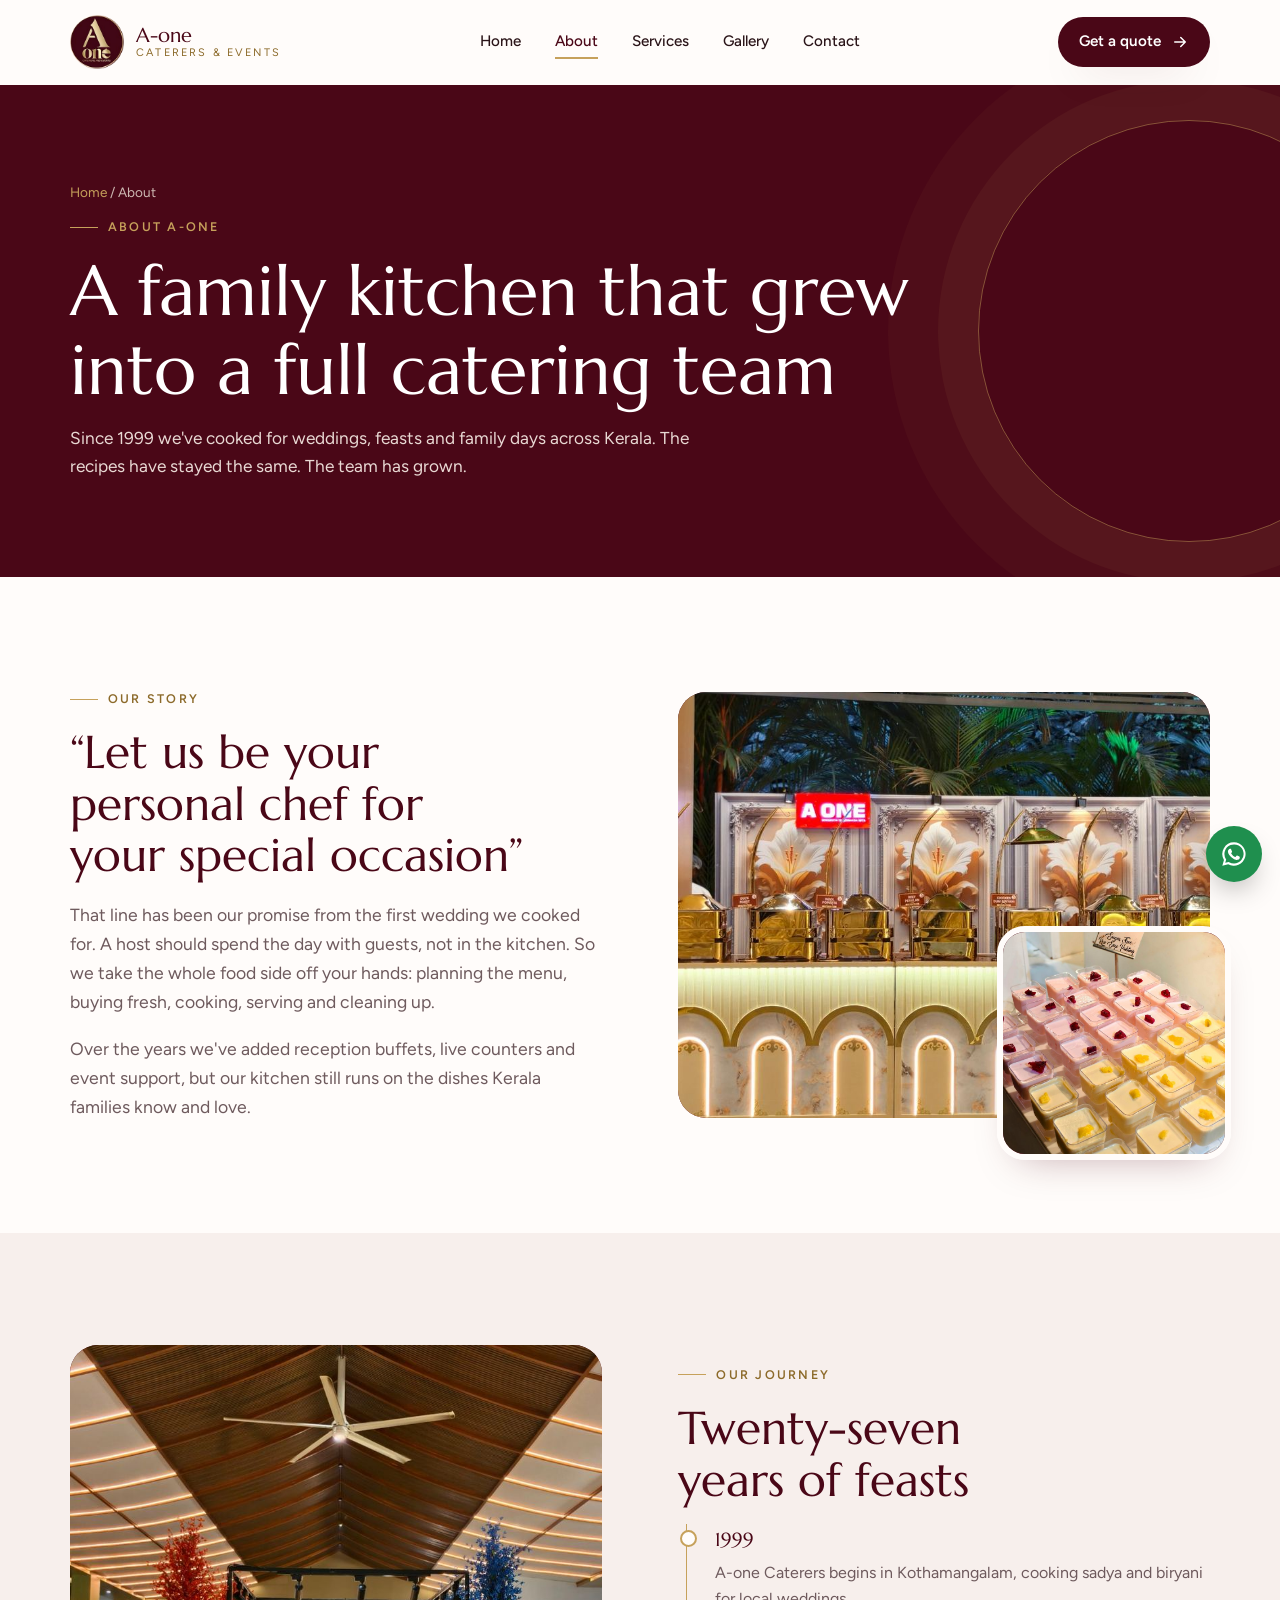
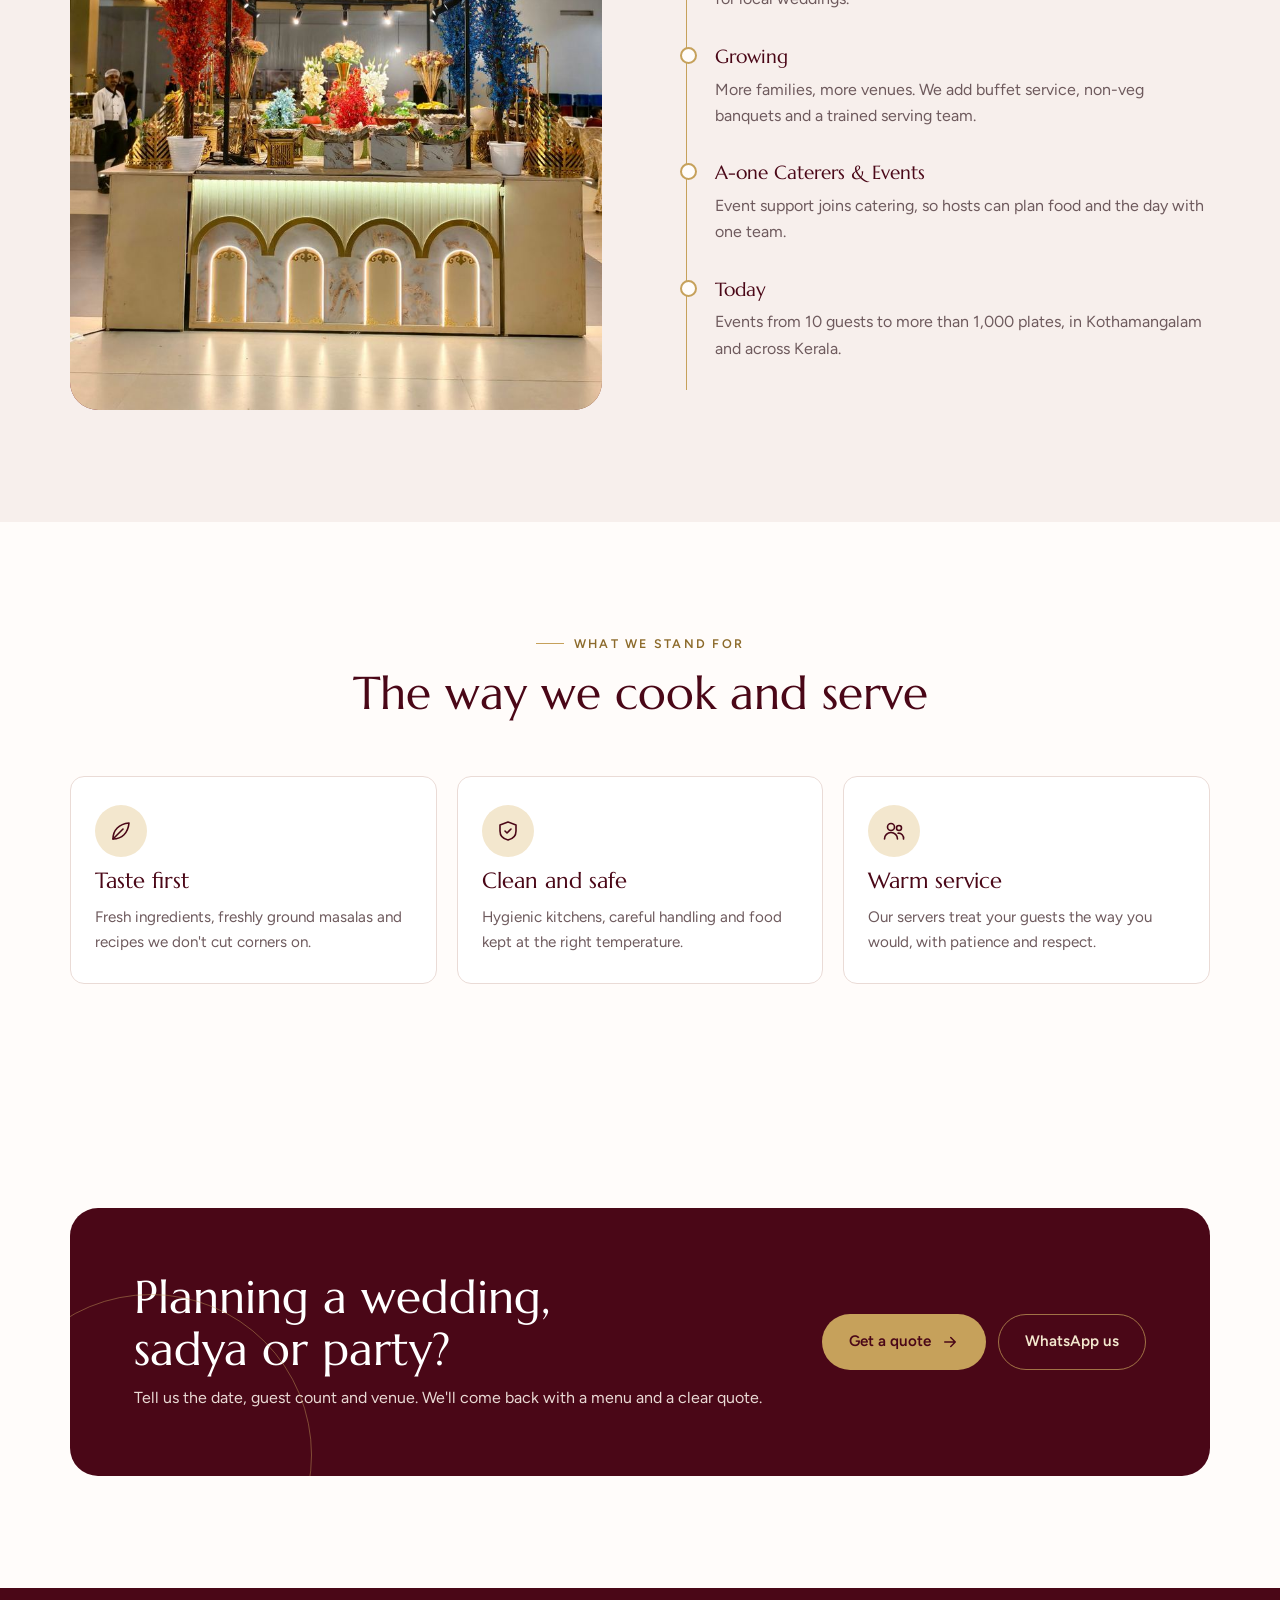
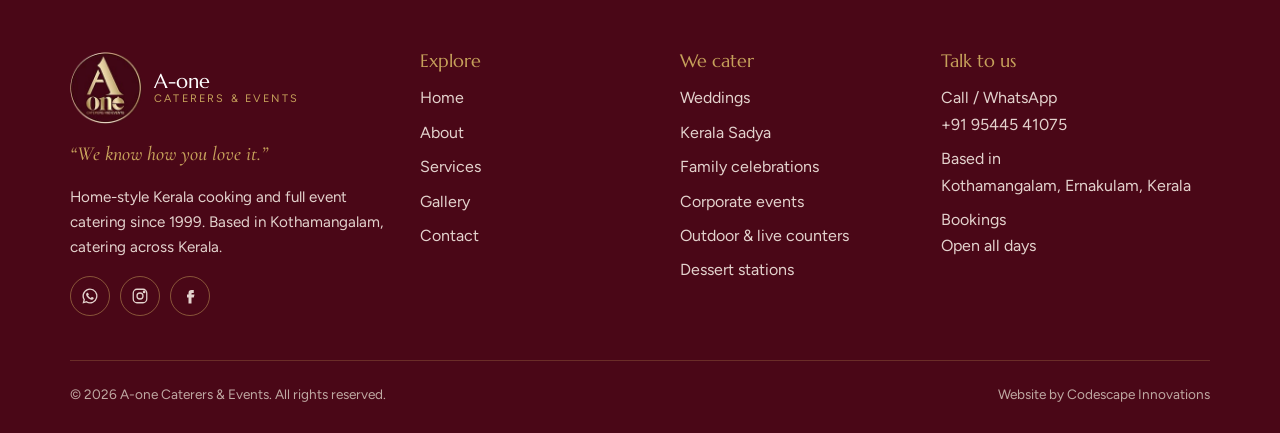
==== about.html @ 54a5ecb9 "A-one Caterers website: 5 pages with real event photos Co-Authored-By: Claude Opus 5.5 <noreply@anth" ====
<!doctype html>
<html lang="en">
<head>
<meta charset="utf-8">
<meta name="viewport" content="width=device-width, initial-scale=1, viewport-fit=cover">
<title>About · A-one Caterers</title>
<meta name="claude:viewport-fit-sides" content="cover">
<meta name="description" content="Our story: a family kitchen cooking for Kerala's big days since 1999.">
<link rel="icon" type="image/png" href="assets/img/favicon.png">
<link rel="preconnect" href="https://fonts.googleapis.com">
<link rel="preconnect" href="https://fonts.gstatic.com" crossorigin>
<link rel="stylesheet" href="https://fonts.googleapis.com/css2?family=Cormorant+Garamond:ital,wght@1,500;1,600&family=Figtree:wght@400;500;600&family=Marcellus&display=swap">
<link rel="stylesheet" href="assets/css/style.css">
</head>
<body>
<header class="site-header">
  <div class="wrap nav">
    <a class="brand" href="index.html" aria-label="A-one Caterers and Events home">
      <img src="assets/img/aone-logo.png" alt="A-one Caterers and Events logo" width="54" height="54">
      <span class="brand-text"><b>A-one</b><small>Caterers &amp; Events</small></span>
    </a>
    <nav aria-label="Main">
      <ul class="menu" id="menu"><li><a href="index.html">Home</a></li><li><a href="about.html" aria-current="page">About</a></li><li><a href="services.html">Services</a></li><li><a href="gallery.html">Gallery</a></li><li><a href="contact.html">Contact</a></li><li class="menu-cta"><a href="contact.html">Get a quote</a></li></ul>
    </nav>
    <a class="btn btn-primary nav-cta" href="contact.html">Get a quote <svg viewBox="0 0 24 24" fill="none" stroke="currentColor" stroke-width="2" stroke-linecap="round" stroke-linejoin="round"><path d="M5 12h14M13 6l6 6-6 6"/></svg></a>
    <button class="burger" aria-label="Open menu" aria-expanded="false" aria-controls="menu"><span></span></button>
  </div>
</header>
<div class="scrim"></div>
<main class="page-in"><section class="page-hero">
  <div class="wrap">
    <div class="crumbs"><a href="index.html">Home</a> / About</div>
    <span class="eyebrow">About A-one</span>
    <h1>A family kitchen that grew into a full catering team</h1>
    <p>Since 1999 we've cooked for weddings, feasts and family days across Kerala. The recipes have stayed the same. The team has grown.</p>
  </div>
</section>
<section class="section"><div class="wrap split">
  <div class="stack" data-reveal>
    <span class="eyebrow">Our story</span>
    <h2>“Let us be your personal chef for your special occasion”</h2>
    <p class="lead">That line has been our promise from the first wedding we cooked for. A host should spend the day with guests, not in the kitchen. So we take the whole food side off your hands: planning the menu, buying fresh, cooking, serving and cleaning up.</p>
    <p class="lead">Over the years we've added reception buffets, live counters and event support, but our kitchen still runs on the dishes Kerala families know and love.</p>
  </div>
  <div class="collage" data-reveal="120"><div class="media " data-label="A-one buffet line at an evening reception"><img src="assets/img/events/buffet-line-night.jpg" alt="A-one buffet line at an evening reception" loading="lazy" decoding="async" style="object-position:50% 62%"></div><div class="media small" data-label="Sugar-free rose sago pudding"><img src="assets/img/events/dessert-rose-sago.jpg" alt="Sugar-free rose sago pudding" loading="lazy" decoding="async" style="object-position:50% 70%"></div></div>
</div></section>

<section class="section band"><div class="wrap split rev">
  <div class="stack" data-reveal>
    <span class="eyebrow">Our journey</span>
    <h2>Twenty-seven years of feasts</h2>
    <div class="timeline">
      <div><b>1999</b><p>A-one Caterers begins in Kothamangalam, cooking sadya and biryani for local weddings.</p></div>
      <div><b>Growing</b><p>More families, more venues. We add buffet service, non-veg banquets and a trained serving team.</p></div>
      <div><b>A-one Caterers &amp; Events</b><p>Event support joins catering, so hosts can plan food and the day with one team.</p></div>
      <div><b>Today</b><p>Events from 10 guests to more than 1,000 plates, in Kothamangalam and across Kerala.</p></div>
    </div>
  </div>
  <div data-reveal="120"><div class="media " style="aspect-ratio:4/5;border-radius:28px" data-label="Centre counter with our chef"><img src="assets/img/events/centre-counter-chef.jpg" alt="Centre counter with our chef" loading="lazy" decoding="async" style="object-position:50% 60%"></div></div>
</div></section>

<section class="section"><div class="wrap">
  <div class="head center"><span class="eyebrow">What we stand for</span><h2>The way we cook and serve</h2></div>
  <div class="grid g3">
    <div class="feature" data-reveal><div class="icon"><svg viewBox="0 0 24 24" fill="none" stroke="currentColor" stroke-width="1.6" stroke-linecap="round" stroke-linejoin="round"><path d="M4 20c0-9 6-15 16-16-1 10-7 16-16 16Z"/><path d="M4 20 14 10"/></svg></div><h3>Taste first</h3><p>Fresh ingredients, freshly ground masalas and recipes we don't cut corners on.</p></div>
    <div class="feature" data-reveal="100"><div class="icon"><svg viewBox="0 0 24 24" fill="none" stroke="currentColor" stroke-width="1.6" stroke-linecap="round" stroke-linejoin="round"><path d="M12 3 4 6v6c0 5 3.5 8 8 9 4.5-1 8-4 8-9V6Z"/><path d="m9 12 2 2 4-4"/></svg></div><h3>Clean and safe</h3><p>Hygienic kitchens, careful handling and food kept at the right temperature.</p></div>
    <div class="feature" data-reveal="200"><div class="icon"><svg viewBox="0 0 24 24" fill="none" stroke="currentColor" stroke-width="1.6" stroke-linecap="round" stroke-linejoin="round"><circle cx="9" cy="8" r="3.5"/><path d="M2.5 20a6.5 6.5 0 0 1 13 0"/><circle cx="17" cy="9" r="2.5"/><path d="M16 14.2a5 5 0 0 1 5.5 5.8"/></svg></div><h3>Warm service</h3><p>Our servers treat your guests the way you would, with patience and respect.</p></div>
  </div>
</div></section>
<section class="section"><div class="wrap">
  <div class="cta" data-reveal>
    <div><h2>Planning a wedding, sadya or party?</h2><p>Tell us the date, guest count and venue. We'll come back with a menu and a clear quote.</p></div>
    <div class="actions"><a class="btn btn-gold" href="contact.html">Get a quote <svg viewBox="0 0 24 24" fill="none" stroke="currentColor" stroke-width="2" stroke-linecap="round" stroke-linejoin="round"><path d="M5 12h14M13 6l6 6-6 6"/></svg></a><a class="btn btn-ghost" href="https://wa.me/919544541075" target="_blank" rel="noopener">WhatsApp us</a></div>
  </div>
</div></section>
</main>
<footer class="site-footer">
  <div class="wrap">
    <div class="foot">
      <div>
        <a class="brand" href="index.html"><img src="assets/img/aone-logo.png" alt="" width="72" height="72"><span class="brand-text"><b>A-one</b><small>Caterers &amp; Events</small></span></a>
        <p class="script">“We know how you love it.”</p>
        <p>Home-style Kerala cooking and full event catering since 1999. Based in Kothamangalam, catering across Kerala.</p>
        <div class="social">
          <a href="https://wa.me/919544541075" target="_blank" rel="noopener" aria-label="WhatsApp"><svg viewBox="0 0 24 24" fill="currentColor"><path d="M12 2a10 10 0 0 0-8.6 15.1L2 22l5-1.3A10 10 0 1 0 12 2Zm0 18.2a8.2 8.2 0 0 1-4.2-1.2l-.3-.2-3 .8.8-2.9-.2-.3A8.2 8.2 0 1 1 12 20.2Zm4.5-6.1c-.2-.1-1.5-.7-1.7-.8s-.4-.1-.6.1-.7.8-.8 1-.3.2-.5.1a6.7 6.7 0 0 1-3.3-2.9c-.3-.4.2-.4.7-1.4a.5.5 0 0 0 0-.4l-.8-1.8c-.2-.5-.4-.4-.6-.4h-.5a.9.9 0 0 0-.7.3 2.8 2.8 0 0 0-.9 2.1 4.9 4.9 0 0 0 1 2.6 11.2 11.2 0 0 0 4.3 3.8c1.6.7 2.2.7 3 .6a2.6 2.6 0 0 0 1.7-1.2 2.1 2.1 0 0 0 .1-1.2c0-.2-.2-.3-.4-.4Z"/></svg></a>
          <a href="#" aria-label="Instagram"><svg viewBox="0 0 24 24" fill="none" stroke="currentColor" stroke-width="1.7"><rect x="3" y="3" width="18" height="18" rx="5"/><circle cx="12" cy="12" r="4"/><circle cx="17.5" cy="6.5" r="1" fill="currentColor"/></svg></a>
          <a href="#" aria-label="Facebook"><svg viewBox="0 0 24 24" fill="currentColor"><path d="M14 8h3V4h-3a4 4 0 0 0-4 4v2H8v4h2v8h4v-8h3l1-4h-4V8.5a.5.5 0 0 1 .5-.5Z"/></svg></a>
        </div>
      </div>
      <div><h4>Explore</h4><ul><li><a href="index.html">Home</a></li><li><a href="about.html">About</a></li><li><a href="services.html">Services</a></li><li><a href="gallery.html">Gallery</a></li><li><a href="contact.html">Contact</a></li></ul></div>
      <div><h4>We cater</h4><ul><li><a href="services.html#weddings">Weddings</a></li><li><a href="services.html#sadya">Kerala Sadya</a></li><li><a href="services.html#celebrations">Family celebrations</a></li><li><a href="services.html#corporate">Corporate events</a></li><li><a href="services.html#outdoor">Outdoor &amp; live counters</a></li><li><a href="services.html#desserts">Dessert stations</a></li></ul></div>
      <div><h4>Talk to us</h4><ul>
        <li><span>Call / WhatsApp</span><br><a href="tel:+919544541075">+91 95445 41075</a></li>
        <li><span>Based in</span><br>Kothamangalam, Ernakulam, Kerala</li>
        <li><span>Bookings</span><br>Open all days</li>
      </ul></div>
    </div>
    <div class="copy"><span>© <span data-year>2026</span> A-one Caterers &amp; Events. All rights reserved.</span><span>Website by Codescape Innovations</span></div>
  </div>
</footer>
<a class="wa" href="https://wa.me/919544541075" target="_blank" rel="noopener" aria-label="Chat on WhatsApp"><svg viewBox="0 0 24 24" fill="currentColor"><path d="M12 2a10 10 0 0 0-8.6 15.1L2 22l5-1.3A10 10 0 1 0 12 2Zm0 18.2a8.2 8.2 0 0 1-4.2-1.2l-.3-.2-3 .8.8-2.9-.2-.3A8.2 8.2 0 1 1 12 20.2Zm4.5-6.1c-.2-.1-1.5-.7-1.7-.8s-.4-.1-.6.1-.7.8-.8 1-.3.2-.5.1a6.7 6.7 0 0 1-3.3-2.9c-.3-.4.2-.4.7-1.4a.5.5 0 0 0 0-.4l-.8-1.8c-.2-.5-.4-.4-.6-.4h-.5a.9.9 0 0 0-.7.3 2.8 2.8 0 0 0-.9 2.1 4.9 4.9 0 0 0 1 2.6 11.2 11.2 0 0 0 4.3 3.8c1.6.7 2.2.7 3 .6a2.6 2.6 0 0 0 1.7-1.2 2.1 2.1 0 0 0 .1-1.2c0-.2-.2-.3-.4-.4Z"/></svg></a>
<script src="assets/js/main.js"></script>
</body>
</html>
---- assets/css/style.css ----
/* A-one Caterers & Events — light ground, maroon + gold from the logo.
   Layout: split hero with a plated "serving tray" image ringed in gold,
   alternating content bands, maroon footer. */
:root{
  --bg:#FFFCFA;          /* warm white page */
  --blush:#F7EFEC;       /* maroon-biased neutral band */
  --line:#EADBD6;        /* hairlines */
  --ink:#2A1418;         /* near-black, maroon-tinted text */
  --muted:#6E5A5D;       /* secondary text */
  --maroon:#4A0717;      /* logo maroon */
  --maroon-2:#6B1325;    /* hover */
  --gold:#C6A15B;        /* logo gold (decor) */
  --gold-deep:#8C6A2A;   /* gold for text on light */
  --gold-soft:#F3E7CE;
  --white:#FFFFFF;

  --f-display:"Marcellus", "Cinzel", Georgia, serif;
  --f-script:"Cormorant Garamond", Georgia, serif;
  --f-body:"Figtree", "Segoe UI", system-ui, sans-serif;

  --r:14px; --r-lg:28px;
  --shadow:0 18px 40px -22px rgba(74,7,23,.35);
  --ease:cubic-bezier(.2,.7,.2,1);
  --wrap:1180px;
  color-scheme:light;
}
*{box-sizing:border-box}
html{scroll-behavior:smooth}
body{margin:0;background:var(--bg);color:var(--ink);font-family:var(--f-body);font-size:16px;line-height:1.65;-webkit-font-smoothing:antialiased;overflow-x:clip}
img{max-width:100%;display:block}
a{color:inherit}
h1,h2,h3,h4{font-family:var(--f-display);font-weight:400;line-height:1.12;margin:0;text-wrap:balance;color:var(--maroon)}
h1{font-size:clamp(2.4rem,5.6vw,4.4rem)}
h2{font-size:clamp(1.9rem,3.6vw,2.9rem)}
h3{font-size:1.35rem}
p{margin:0}
:focus-visible{outline:2px solid var(--gold-deep);outline-offset:3px;border-radius:4px}

.wrap{max-width:var(--wrap);margin:0 auto;padding-left:max(20px,env(safe-area-inset-left,0px));padding-right:max(20px,env(safe-area-inset-right,0px))}
.section{padding-block:clamp(64px,9vw,112px)}
.band{background:var(--blush)}
.eyebrow{font-family:var(--f-body);font-size:.78rem;font-weight:600;letter-spacing:.18em;text-transform:uppercase;color:var(--gold-deep);display:inline-flex;align-items:center;gap:10px}
.eyebrow::before{content:"";width:28px;height:1px;background:var(--gold)}
.script{font-family:var(--f-script);font-style:italic;font-weight:500;color:var(--gold-deep)}
.lead{font-size:1.1rem;color:var(--muted);max-width:60ch}
.head{display:grid;gap:14px;margin-bottom:clamp(36px,5vw,56px)}
.head.center{text-align:center;justify-items:center}
.head.center .lead{margin-inline:auto}

/* Buttons */
.btn{display:inline-flex;align-items:center;gap:10px;font-family:var(--f-body);font-weight:600;font-size:.95rem;text-decoration:none;padding:14px 26px;border-radius:999px;border:1px solid transparent;cursor:pointer;transition:transform .3s var(--ease),background .3s,box-shadow .3s,color .3s}
.btn svg{width:18px;height:18px;transition:transform .3s var(--ease)}
.btn:hover svg{transform:translateX(4px)}
.btn-primary{background:var(--maroon);color:var(--white);box-shadow:var(--shadow)}
.btn-primary:hover{background:var(--maroon-2);transform:translateY(-2px)}
.btn-ghost{border-color:var(--gold);color:var(--maroon);background:transparent}
.btn-ghost:hover{background:var(--gold-soft)}
.btn-gold{background:var(--gold);color:var(--maroon)}
.btn-gold:hover{background:#D6B371;transform:translateY(-2px)}

/* Header */
body::before{content:"";position:fixed;inset:0 0 auto;height:env(safe-area-inset-top,0px);z-index:60;background:var(--bg)}
.site-header{position:sticky;top:env(safe-area-inset-top,0px);z-index:50;isolation:isolate;border-bottom:1px solid transparent;transition:border-color .3s,box-shadow .3s}
.site-header::before{content:"";position:absolute;inset:0;z-index:-1;background:rgba(255,252,250,.88);backdrop-filter:saturate(1.4) blur(12px);-webkit-backdrop-filter:saturate(1.4) blur(12px)}
.site-header.scrolled{border-color:var(--line);box-shadow:0 8px 24px -20px rgba(74,7,23,.4)}
.nav{display:flex;align-items:center;justify-content:space-between;gap:20px;height:84px;transition:height .3s var(--ease)}
.site-header.scrolled .nav{height:68px}
.brand{display:flex;align-items:center;gap:12px;text-decoration:none}
.brand img{width:54px;height:54px;transition:width .3s,height .3s}
.site-header.scrolled .brand img{width:44px;height:44px}
.brand-text{display:grid;line-height:1.1}
.brand-text b{font-family:var(--f-display);font-weight:400;font-size:1.25rem;color:var(--maroon)}
.brand-text small{font-size:.68rem;letter-spacing:.2em;text-transform:uppercase;color:var(--gold-deep)}
.menu{display:flex;align-items:center;gap:6px;list-style:none;margin:0;padding:0}
.menu a{display:block;text-decoration:none;font-weight:500;font-size:.95rem;padding:8px 14px;border-radius:999px;position:relative;color:var(--ink);transition:color .25s}
.menu a::after{content:"";position:absolute;left:14px;right:14px;bottom:4px;height:1.5px;background:var(--gold);transform:scaleX(0);transform-origin:left;transition:transform .35s var(--ease)}
.menu a:hover::after,.menu a[aria-current="page"]::after{transform:scaleX(1)}
.menu a[aria-current="page"]{color:var(--maroon)}
.nav-cta{padding:11px 20px}
.burger{display:none;width:44px;height:44px;border:1px solid var(--line);border-radius:50%;background:var(--white);cursor:pointer;place-items:center}
.burger span{display:block;width:18px;height:1.5px;background:var(--maroon);position:relative;transition:background .2s}
.burger span::before,.burger span::after{content:"";position:absolute;left:0;width:18px;height:1.5px;background:var(--maroon);transition:transform .3s var(--ease)}
.burger span::before{top:-6px}.burger span::after{top:6px}
.nav-open .burger span{background:transparent}
.nav-open .burger span::before{transform:translateY(6px) rotate(45deg)}
.nav-open .burger span::after{transform:translateY(-6px) rotate(-45deg)}

@media (max-width:900px){
  .burger{display:grid}
  .nav-cta{display:none}
  .menu{position:fixed;inset:0 0 0 auto;width:min(320px,86vw);flex-direction:column;align-items:stretch;gap:4px;background:var(--bg);padding:calc(96px + env(safe-area-inset-top,0px)) 24px 32px;padding-right:max(24px,env(safe-area-inset-right,0px));box-shadow:-20px 0 50px -30px rgba(74,7,23,.5);transform:translateX(105%);visibility:hidden;transition:transform .45s var(--ease),visibility 0s .45s;z-index:-1}
  .menu a{font-size:1.15rem;padding:14px 8px;border-bottom:1px solid var(--line);border-radius:0;font-family:var(--f-display)}
  .menu a::after{display:none}
  .menu .menu-cta{display:block;margin-top:18px}
  .menu .menu-cta a{background:var(--maroon);color:var(--white);text-align:center;border-radius:999px;border:0;font-family:var(--f-body);font-size:1rem}
  .nav-open .menu{transform:none;visibility:visible;transition:transform .45s var(--ease)}
  .scrim{position:fixed;inset:0;background:rgba(42,20,24,.35);opacity:0;pointer-events:none;transition:opacity .4s;z-index:40}
  .nav-open .scrim{opacity:1;pointer-events:auto}
}
@media (min-width:901px){.menu .menu-cta{display:none}.scrim{display:none}}

/* Media frames with graceful fallback when a photo can't load */
.media{position:relative;overflow:hidden;background:linear-gradient(135deg,var(--maroon) 0%,var(--maroon-2) 55%,#8A5A2B 130%);border-radius:var(--r)}
.media img{width:100%;height:100%;object-fit:cover;transition:transform .9s var(--ease)}
.media.failed img{visibility:hidden}
.media.failed::after{content:attr(data-label);position:absolute;inset:0;display:grid;place-items:center;text-align:center;padding:16px;font-family:var(--f-script);font-style:italic;font-size:1.2rem;color:var(--gold-soft)}
.zoom:hover .media img,.media.zoom:hover img{transform:scale(1.06)}

/* Hero */
.hero{position:relative;overflow:hidden;padding-block:clamp(40px,6vw,72px) clamp(64px,8vw,96px)}
.hero::before{content:"";position:absolute;right:-12%;top:-30%;width:70vw;max-width:900px;aspect-ratio:1;border-radius:50%;background:radial-gradient(circle,var(--blush) 0 60%,transparent 61%);z-index:-1}
.hero-grid{display:grid;grid-template-columns:1.05fr 1fr;gap:clamp(32px,5vw,72px);align-items:center}
.hero-copy{display:grid;gap:22px;min-width:0}
.hero-copy h1 em{font-family:var(--f-script);font-style:italic;font-weight:500;color:var(--gold-deep)}
.hero-actions{display:flex;flex-wrap:wrap;gap:12px;margin-top:6px}
.hero-meta{display:flex;flex-wrap:wrap;gap:28px;margin-top:14px;padding-top:24px;border-top:1px solid var(--line)}
.hero-meta div{display:grid}
.hero-meta b{font-family:var(--f-display);font-weight:400;font-size:1.7rem;color:var(--maroon);line-height:1.1}
.hero-meta span{font-size:.82rem;color:var(--muted)}
.plate{position:relative;justify-self:center;width:min(100%,520px);aspect-ratio:1}
.plate .media{position:absolute;inset:7%;border-radius:50%;box-shadow:0 40px 80px -40px rgba(74,7,23,.6)}
.plate .ring{position:absolute;inset:0;border-radius:50%;border:1px solid var(--gold);animation:spin 40s linear infinite}
.plate .ring::before,.plate .ring::after{content:"";position:absolute;width:12px;height:12px;border-radius:50%;background:var(--gold)}
.plate .ring::before{top:12%;left:12%}
.plate .ring::after{bottom:12%;right:12%;width:8px;height:8px}
.plate .badge{position:absolute;left:-2%;bottom:10%;background:var(--white);border-radius:var(--r);padding:14px 18px;box-shadow:var(--shadow);display:flex;align-items:center;gap:12px;animation:float 6s ease-in-out infinite}
.plate .badge img{width:44px;height:44px}
.plate .badge b{display:block;font-family:var(--f-display);font-weight:400;color:var(--maroon)}
.plate .badge small{color:var(--muted);font-size:.8rem}
.plate .tag{position:absolute;right:0;top:8%;background:var(--maroon);color:var(--gold-soft);border-radius:999px;padding:10px 18px;font-family:var(--f-script);font-style:italic;font-size:1.1rem;box-shadow:var(--shadow);animation:float 7s ease-in-out infinite reverse}
@keyframes spin{to{transform:rotate(360deg)}}
@keyframes float{0%,100%{transform:translateY(0)}50%{transform:translateY(-10px)}}
@media (max-width:900px){.hero-grid{grid-template-columns:1fr}.plate{width:min(100%,420px)}.hero::before{right:-40%;top:auto;bottom:-10%;width:120vw}}

/* Page hero (inner pages) */
.page-hero{position:relative;padding-block:clamp(56px,8vw,96px);background:var(--maroon);color:var(--gold-soft);overflow:hidden}
.page-hero .wrap{position:relative;z-index:1;display:grid;gap:14px}
.page-hero h1{color:var(--white)}
.page-hero p{color:#E9D9D4;max-width:58ch;font-size:1.08rem}
.page-hero .eyebrow{color:var(--gold)}
.page-hero .crumbs{font-size:.85rem;color:#CDB8B2}
.page-hero .crumbs a{color:var(--gold);text-decoration:none}
.page-hero::after{content:"";position:absolute;right:-120px;top:50%;width:420px;height:420px;translate:0 -50%;border-radius:50%;border:1px solid rgba(198,161,91,.5);box-shadow:0 0 0 40px rgba(198,161,91,.06),0 0 0 90px rgba(198,161,91,.04)}

/* Feature cards */
.grid{display:grid;gap:20px}
.g4{grid-template-columns:repeat(4,1fr)}
.g3{grid-template-columns:repeat(3,1fr)}
.g2{grid-template-columns:repeat(2,1fr)}
@media (max-width:1000px){.g4{grid-template-columns:repeat(2,1fr)}.g3{grid-template-columns:repeat(2,1fr)}}
@media (max-width:620px){.g4,.g3,.g2{grid-template-columns:1fr}}
.feature{background:var(--white);border:1px solid var(--line);border-radius:var(--r);padding:28px 24px;display:grid;gap:12px;align-content:start;transition:transform .4s var(--ease),box-shadow .4s,border-color .4s}
.feature:hover{transform:translateY(-6px);box-shadow:var(--shadow);border-color:var(--gold-soft)}
.icon{width:52px;height:52px;border-radius:50%;display:grid;place-items:center;background:var(--gold-soft);color:var(--maroon);transition:background .4s,color .4s}
.feature:hover .icon{background:var(--maroon);color:var(--gold)}
.icon svg{width:24px;height:24px}
.feature p{color:var(--muted);font-size:.95rem}

/* Service cards with photos */
.card{display:grid;gap:16px;text-decoration:none;align-content:start}
.card .media{aspect-ratio:4/3}
.card h3{transition:color .3s}
.card p{color:var(--muted);font-size:.95rem}
.card .more{font-weight:600;font-size:.9rem;color:var(--gold-deep);display:inline-flex;gap:8px;align-items:center}
.card:hover h3{color:var(--maroon-2)}

/* Split */
.split{display:grid;grid-template-columns:1fr 1fr;gap:clamp(32px,6vw,80px);align-items:center}
.split > *{min-width:0}
.split .media{aspect-ratio:5/4;border-radius:var(--r-lg)}
.split.rev > :first-child{order:2}
.stack{display:grid;gap:18px}
.checks{list-style:none;margin:6px 0 0;padding:0;display:grid;gap:12px}
.checks li{display:grid;grid-template-columns:24px 1fr;gap:12px;color:var(--ink)}
.checks li::before{content:"";width:22px;height:22px;border-radius:50%;margin-top:2px;background:var(--gold-soft) url("data:image/svg+xml,%3Csvg xmlns='http://www.w3.org/2000/svg' viewBox='0 0 24 24' fill='none' stroke='%234A0717' stroke-width='3' stroke-linecap='round' stroke-linejoin='round'%3E%3Cpath d='M5 12l5 5L20 7'/%3E%3C/svg%3E") center/12px no-repeat}
@media (max-width:860px){.split{grid-template-columns:1fr}.split.rev > :first-child{order:0}}
.collage{position:relative}
.collage .media.small{position:absolute;width:44%;aspect-ratio:1;right:-4%;bottom:-10%;border:6px solid var(--bg);border-radius:var(--r-lg);box-shadow:var(--shadow)}
@media (max-width:860px){.collage .media.small{right:4%}}

/* Sadya leaf — the signature block */
.leaf{background:linear-gradient(160deg,#2F5A2A,#1F4220);color:#EAF2E2;border-radius:var(--r-lg);padding:clamp(28px,5vw,56px);display:grid;grid-template-columns:1fr 1.2fr;gap:clamp(24px,4vw,56px);position:relative;overflow:hidden}
.leaf::before{content:"";position:absolute;inset:auto -10% -60% 30%;height:140%;border-radius:50%;border:1px solid rgba(234,242,226,.14);transform:rotate(-12deg)}
.leaf h2{color:#FFFFFF}
.leaf .eyebrow{color:#E2C98F}.leaf .eyebrow::before{background:#E2C98F}
.leaf p{color:#CFE0C4}
.dishes{list-style:none;margin:0;padding:0;display:flex;flex-wrap:wrap;gap:10px;align-content:start;position:relative}
.dishes li{border:1px solid rgba(234,242,226,.3);border-radius:999px;padding:7px 14px;font-size:.9rem;transition:background .3s,color .3s}
.dishes li:hover{background:#E2C98F;color:#1F4220}
@media (max-width:860px){.leaf{grid-template-columns:1fr}}

/* Occasions strip */
.occasions{display:flex;flex-wrap:wrap;gap:12px;justify-content:center}
.occasions span{background:var(--white);border:1px solid var(--line);border-radius:999px;padding:10px 18px;font-family:var(--f-display);color:var(--maroon);transition:background .3s,color .3s,transform .3s}
.occasions span:hover{background:var(--maroon);color:var(--gold-soft);transform:translateY(-3px)}

/* Steps */
.steps{counter-reset:s;display:grid;grid-template-columns:repeat(4,1fr);gap:20px}
.steps li{list-style:none;counter-increment:s;display:grid;gap:10px;padding-top:22px;border-top:1px solid var(--gold)}
.steps li::before{content:counter(s,decimal-leading-zero);font-family:var(--f-display);font-size:2rem;color:var(--gold-deep)}
.steps p{color:var(--muted);font-size:.95rem}
@media (max-width:900px){.steps{grid-template-columns:repeat(2,1fr)}}
@media (max-width:520px){.steps{grid-template-columns:1fr}}

/* CTA band */
.cta{background:var(--maroon);border-radius:var(--r-lg);padding:clamp(32px,5vw,64px);display:grid;grid-template-columns:1.4fr auto;gap:28px;align-items:center;position:relative;overflow:hidden}
.cta::after{content:"";position:absolute;left:-80px;bottom:-140px;width:320px;height:320px;border-radius:50%;border:1px solid rgba(198,161,91,.45)}
.cta h2{color:var(--white)}
.cta p{color:#E9D9D4;margin-top:10px}
.cta .actions{display:flex;flex-wrap:wrap;gap:12px;position:relative;z-index:1}
.cta .btn-ghost{color:var(--gold-soft);border-color:rgba(198,161,91,.7)}
.cta .btn-ghost:hover{background:rgba(198,161,91,.15)}
@media (max-width:860px){.cta{grid-template-columns:1fr}}

/* Values / timeline on About */
.timeline{display:grid;gap:0;border-left:1px solid var(--gold);margin-left:8px}
.timeline div{position:relative;padding:0 0 28px 28px;display:grid;gap:4px}
.timeline div::before{content:"";position:absolute;left:-7px;top:6px;width:13px;height:13px;border-radius:50%;background:var(--bg);border:2px solid var(--gold)}
.timeline b{font-family:var(--f-display);font-weight:400;font-size:1.2rem;color:var(--maroon)}
.timeline p{color:var(--muted)}

/* Gallery */
.filters{display:flex;flex-wrap:wrap;gap:8px;justify-content:center;margin-bottom:32px}
.filters button{font:inherit;font-weight:500;font-size:.92rem;padding:9px 18px;border-radius:999px;border:1px solid var(--line);background:var(--white);color:var(--ink);cursor:pointer;transition:all .3s}
.filters button[aria-pressed="true"],.filters button:hover{background:var(--maroon);color:var(--gold-soft);border-color:var(--maroon)}
.masonry{columns:3 280px;column-gap:18px}
.masonry figure{margin:0 0 18px;break-inside:avoid;cursor:zoom-in;position:relative;transition:opacity .4s,transform .4s var(--ease)}
.masonry figure.hide{display:none}
.masonry .media{border-radius:var(--r)}
.masonry .media.tall{aspect-ratio:3/4}.masonry .media.wide{aspect-ratio:4/3}.masonry .media.sq{aspect-ratio:1}
.masonry figcaption{position:absolute;left:12px;bottom:12px;right:12px;background:rgba(255,252,250,.92);border-radius:10px;padding:8px 12px;font-size:.85rem;display:flex;justify-content:space-between;gap:8px;transform:translateY(8px);opacity:0;transition:all .35s var(--ease)}
.masonry figcaption b{font-weight:600;color:var(--maroon)}
.masonry figcaption span{color:var(--gold-deep)}
.masonry figure:hover figcaption,.masonry figure:focus-visible figcaption{transform:none;opacity:1}
@media (hover:none){.masonry figcaption{opacity:1;transform:none}}
.lightbox{position:fixed;inset:0;z-index:100;background:rgba(30,8,12,.92);display:grid;place-items:center;padding:max(20px,env(safe-area-inset-top,0px)) max(20px,env(safe-area-inset-right,0px)) max(20px,env(safe-area-inset-bottom,0px)) max(20px,env(safe-area-inset-left,0px));opacity:0;transition:opacity .3s}
.lightbox.open{opacity:1}
.lightbox img{max-height:80vh;width:auto;border-radius:var(--r);box-shadow:0 30px 80px rgba(0,0,0,.5)}
.lightbox p{color:var(--gold-soft);text-align:center;margin-top:14px;font-family:var(--f-script);font-style:italic;font-size:1.2rem}
.lightbox button{position:absolute;width:48px;height:48px;border-radius:50%;border:1px solid rgba(198,161,91,.6);background:rgba(74,7,23,.6);color:var(--gold-soft);font-size:1.4rem;cursor:pointer;display:grid;place-items:center}
.lb-close{top:max(20px,env(safe-area-inset-top,0px));right:max(20px,env(safe-area-inset-right,0px))}
.lb-prev{left:max(16px,env(safe-area-inset-left,0px));top:50%;translate:0 -50%}
.lb-next{right:max(16px,env(safe-area-inset-right,0px));top:50%;translate:0 -50%}

/* Contact */
.contact-grid{display:grid;grid-template-columns:.9fr 1.1fr;gap:clamp(28px,5vw,64px);align-items:start}
.contact-grid > *{min-width:0}
@media (max-width:900px){.contact-grid{grid-template-columns:1fr}}
.info{display:grid;gap:14px}
.info-item{display:grid;grid-template-columns:52px 1fr;gap:16px;align-items:center;background:var(--white);border:1px solid var(--line);border-radius:var(--r);padding:16px}
.info-item b{display:block;font-weight:600;color:var(--maroon)}
.info-item span,.info-item a{color:var(--muted);text-decoration:none;font-size:.95rem;user-select:all}
.form{background:var(--white);border:1px solid var(--line);border-radius:var(--r-lg);padding:clamp(22px,4vw,40px);display:grid;gap:18px;box-shadow:var(--shadow)}
.row{display:grid;grid-template-columns:1fr 1fr;gap:16px}
@media (max-width:560px){.row{grid-template-columns:1fr}}
.field{display:grid;gap:6px}
.field label{font-size:.85rem;font-weight:600;color:var(--ink)}
.field input,.field select,.field textarea{font:inherit;font-size:.98rem;padding:13px 14px;border:1px solid var(--line);border-radius:10px;background:var(--bg);color:var(--ink);transition:border-color .25s,box-shadow .25s;width:100%}
.field textarea{min-height:120px;resize:vertical}
.field input:focus,.field select:focus,.field textarea:focus{outline:none;border-color:var(--gold);box-shadow:0 0 0 4px var(--gold-soft)}
.field .err{font-size:.8rem;color:#A32020;min-height:1em}
.form-note{font-size:.85rem;color:var(--muted)}
.form-done{background:var(--gold-soft);border-radius:var(--r);padding:16px;color:var(--maroon)}
.form-done a{font-weight:600}
.map-card{margin-top:24px;border-radius:var(--r-lg);overflow:hidden;background:var(--maroon);color:var(--gold-soft);padding:28px;display:grid;gap:10px}
.map-card a{color:var(--gold);font-weight:600}

/* Footer */
.site-footer{background:var(--maroon);color:#E3D2CD;padding-block:64px 28px;margin-top:0}
.foot{display:grid;grid-template-columns:1.4fr 1fr 1fr 1.2fr;gap:36px}
.foot > *{min-width:0}
.foot h4{font-family:var(--f-display);color:var(--gold);font-size:1.1rem;margin-bottom:14px}
.foot ul{list-style:none;margin:0;padding:0;display:grid;gap:8px}
.foot a{color:#E3D2CD;text-decoration:none;transition:color .2s}
.foot a:hover{color:var(--gold)}
.foot .brand img{width:72px;height:72px}
.foot .brand-text b{color:var(--white)}
.foot .brand-text small{color:var(--gold)}
.foot p{font-size:.95rem;margin-top:14px;max-width:34ch}
.foot .script{color:var(--gold);font-size:1.25rem}
.social{display:flex;gap:10px;margin-top:16px}
.social a{width:40px;height:40px;border-radius:50%;border:1px solid rgba(198,161,91,.5);display:grid;place-items:center;transition:background .3s}
.social a:hover{background:var(--gold);color:var(--maroon)}
.social svg{width:18px;height:18px}
.copy{margin-top:44px;padding-top:22px;border-top:1px solid rgba(198,161,91,.25);display:flex;flex-wrap:wrap;justify-content:space-between;gap:10px;font-size:.85rem;color:#BFA8A2}
@media (max-width:900px){.foot{grid-template-columns:1fr 1fr}}
@media (max-width:520px){.foot{grid-template-columns:1fr}}

/* Floating WhatsApp */
.wa{position:fixed;right:max(18px,calc(env(safe-area-inset-right,0px) + 12px));bottom:max(18px,calc(env(safe-area-inset-bottom,0px) + 12px));z-index:45;width:56px;height:56px;border-radius:50%;background:#1F8F4E;color:#fff;display:grid;place-items:center;box-shadow:0 14px 30px -12px rgba(0,0,0,.45);transition:transform .3s var(--ease)}
.wa:hover{transform:scale(1.08)}
.wa svg{width:28px;height:28px}

/* Motion: entrance + scroll reveal (only applied to off-screen elements by JS) */
.page-in{animation:pagein .7s var(--ease) both}
@keyframes pagein{from{opacity:0;transform:translateY(10px)}to{opacity:1;transform:none}}
body.leaving{opacity:0;transition:opacity .25s}
.hero-copy > *{animation:rise .9s var(--ease) both}
.hero-copy > :nth-child(2){animation-delay:.08s}.hero-copy > :nth-child(3){animation-delay:.16s}
.hero-copy > :nth-child(4){animation-delay:.24s}.hero-copy > :nth-child(5){animation-delay:.32s}
.plate{animation:platein 1.2s var(--ease) both .1s}
@keyframes rise{from{opacity:0;transform:translateY(24px)}to{opacity:1;transform:none}}
@keyframes platein{from{opacity:0;transform:scale(.9) rotate(-8deg)}to{opacity:1;transform:none}}
.reveal{opacity:0;transform:translateY(28px);transition:opacity .8s var(--ease),transform .8s var(--ease)}
.reveal.in{opacity:1;transform:none}
@media (prefers-reduced-motion:reduce){
  *,*::before,*::after{animation:none!important;transition:none!important}
  .reveal{opacity:1;transform:none}
  html{scroll-behavior:auto}
}
.card .more svg{width:16px;height:16px;flex:none;transition:transform .3s var(--ease)}.card:hover .more svg{transform:translateX(4px)}

.masonry .media.port{aspect-ratio:9/16}
.split .media img,.card .media img{object-position:50% 60%}
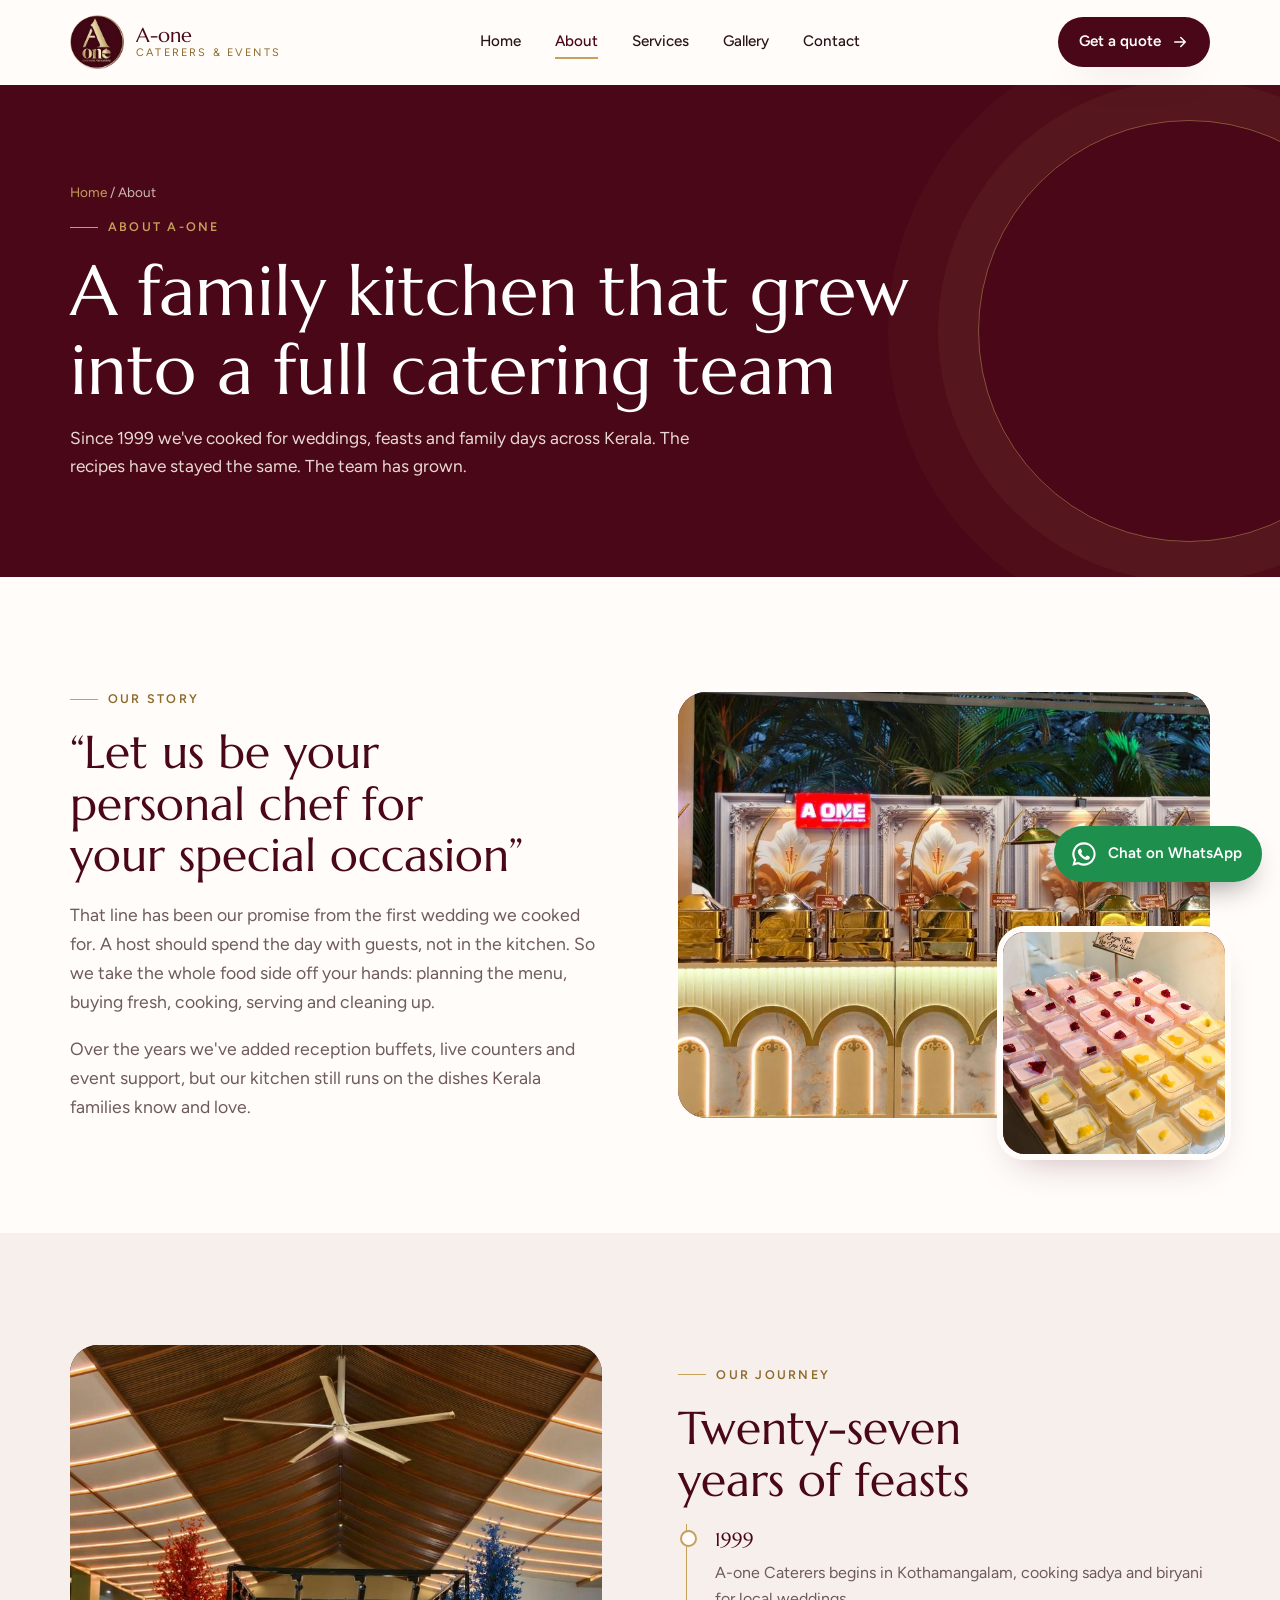
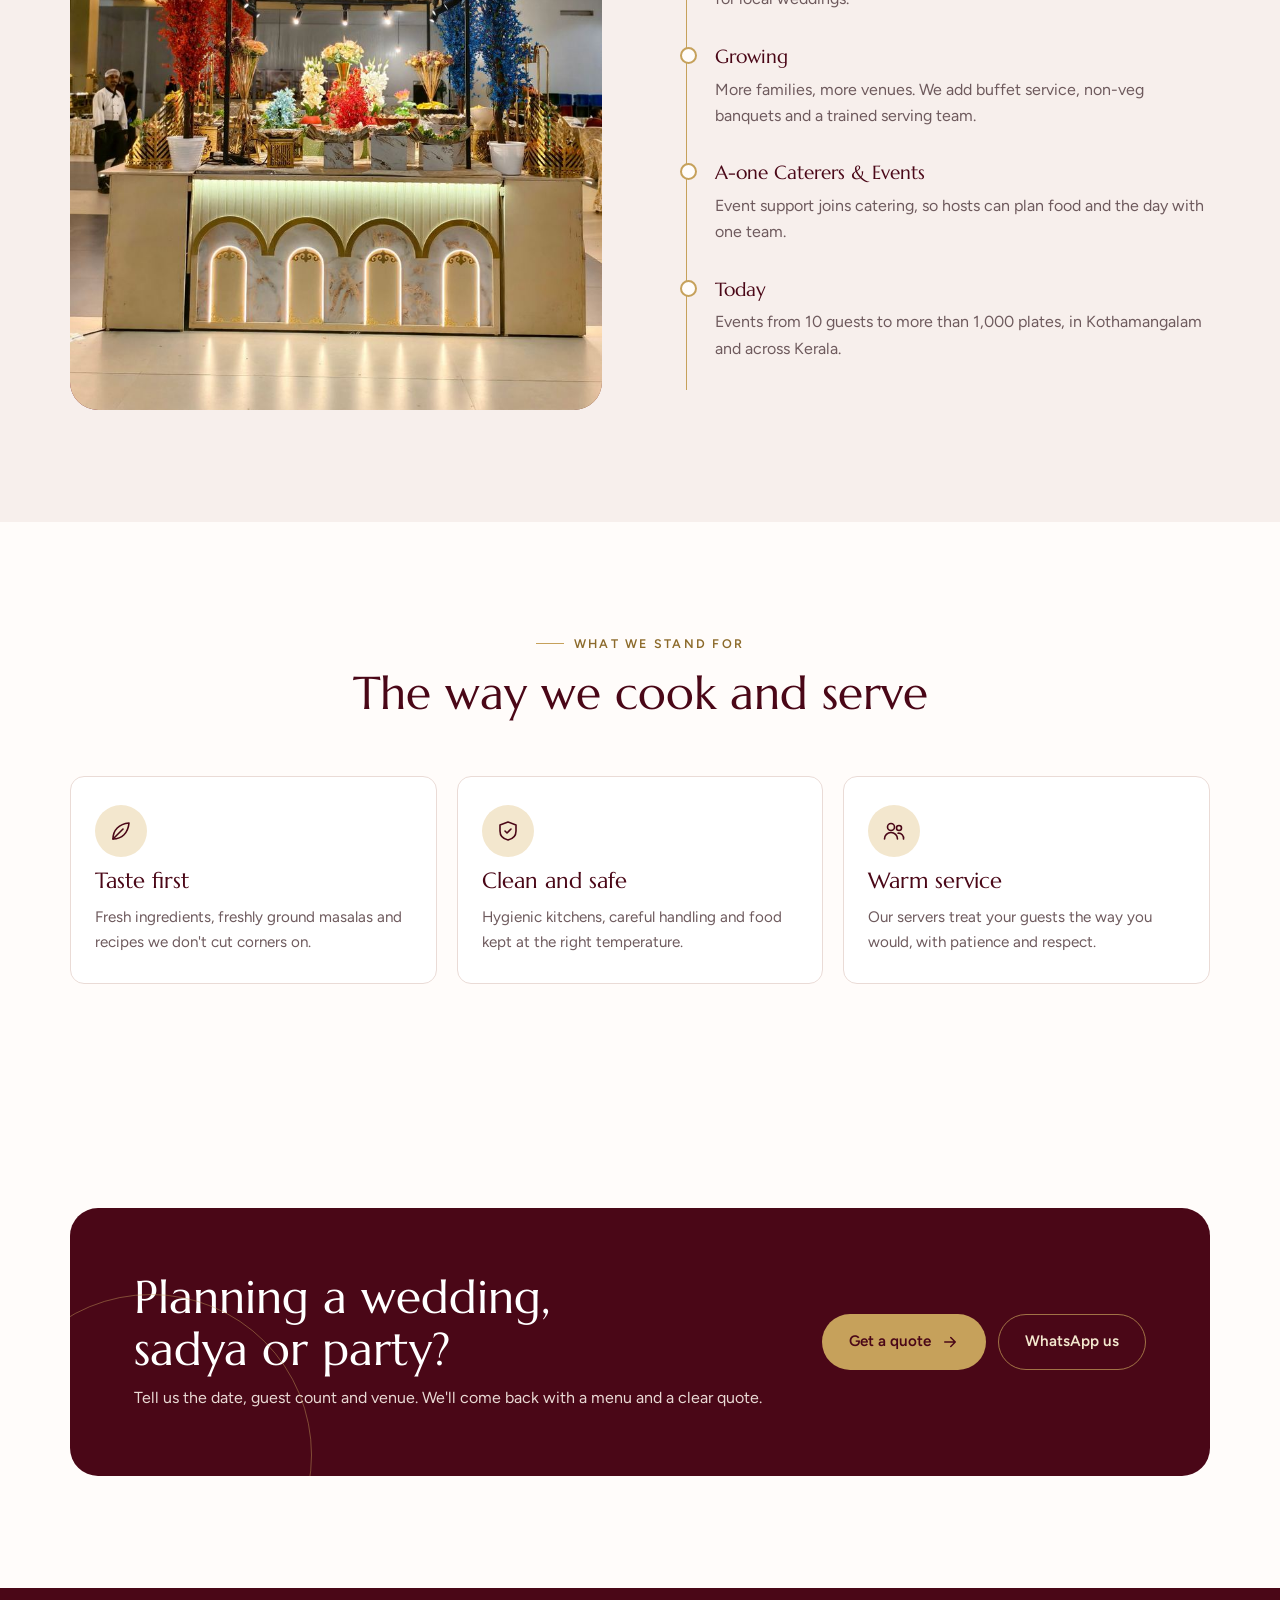
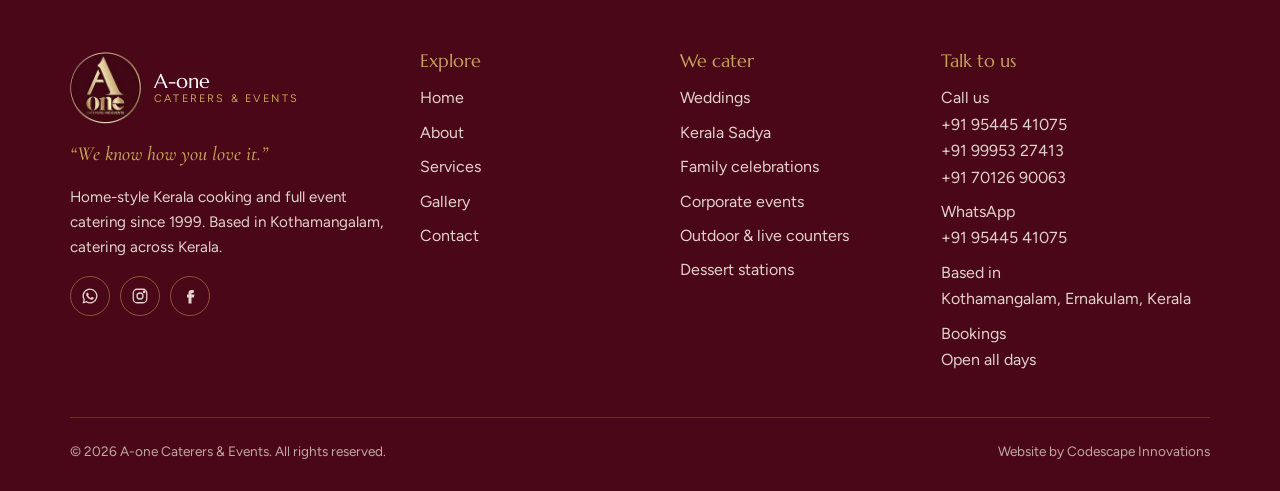
==== commit 614d7dea: "Add two more phone numbers and labelled WhatsApp chat button Co-Authored-By: Claude Opus 5.5 <norepl" ====
--- a/about.html
+++ b/about.html
@@ -90,7 +90,7 @@
       <div><h4>Explore</h4><ul><li><a href="index.html">Home</a></li><li><a href="about.html">About</a></li><li><a href="services.html">Services</a></li><li><a href="gallery.html">Gallery</a></li><li><a href="contact.html">Contact</a></li></ul></div>
       <div><h4>We cater</h4><ul><li><a href="services.html#weddings">Weddings</a></li><li><a href="services.html#sadya">Kerala Sadya</a></li><li><a href="services.html#celebrations">Family celebrations</a></li><li><a href="services.html#corporate">Corporate events</a></li><li><a href="services.html#outdoor">Outdoor &amp; live counters</a></li><li><a href="services.html#desserts">Dessert stations</a></li></ul></div>
       <div><h4>Talk to us</h4><ul>
-        <li><span>Call / WhatsApp</span><br><a href="tel:+919544541075">+91 95445 41075</a></li>
+        <li><span>Call us</span><br><a href="tel:+919544541075">+91 95445 41075</a><br><a href="tel:+919995327413">+91 99953 27413</a><br><a href="tel:+917012690063">+91 70126 90063</a></li><li><span>WhatsApp</span><br><a href="https://wa.me/919544541075" target="_blank" rel="noopener">+91 95445 41075</a></li>
         <li><span>Based in</span><br>Kothamangalam, Ernakulam, Kerala</li>
         <li><span>Bookings</span><br>Open all days</li>
       </ul></div>
@@ -98,7 +98,7 @@
     <div class="copy"><span>© <span data-year>2026</span> A-one Caterers &amp; Events. All rights reserved.</span><span>Website by Codescape Innovations</span></div>
   </div>
 </footer>
-<a class="wa" href="https://wa.me/919544541075" target="_blank" rel="noopener" aria-label="Chat on WhatsApp"><svg viewBox="0 0 24 24" fill="currentColor"><path d="M12 2a10 10 0 0 0-8.6 15.1L2 22l5-1.3A10 10 0 1 0 12 2Zm0 18.2a8.2 8.2 0 0 1-4.2-1.2l-.3-.2-3 .8.8-2.9-.2-.3A8.2 8.2 0 1 1 12 20.2Zm4.5-6.1c-.2-.1-1.5-.7-1.7-.8s-.4-.1-.6.1-.7.8-.8 1-.3.2-.5.1a6.7 6.7 0 0 1-3.3-2.9c-.3-.4.2-.4.7-1.4a.5.5 0 0 0 0-.4l-.8-1.8c-.2-.5-.4-.4-.6-.4h-.5a.9.9 0 0 0-.7.3 2.8 2.8 0 0 0-.9 2.1 4.9 4.9 0 0 0 1 2.6 11.2 11.2 0 0 0 4.3 3.8c1.6.7 2.2.7 3 .6a2.6 2.6 0 0 0 1.7-1.2 2.1 2.1 0 0 0 .1-1.2c0-.2-.2-.3-.4-.4Z"/></svg></a>
+<a class="wa" href="https://wa.me/919544541075?text=Hi%20A-one%20Caterers%2C%20I%27d%20like%20to%20know%20more%20about%20your%20catering." target="_blank" rel="noopener" aria-label="Chat on WhatsApp"><svg viewBox="0 0 24 24" fill="currentColor"><path d="M12 2a10 10 0 0 0-8.6 15.1L2 22l5-1.3A10 10 0 1 0 12 2Zm0 18.2a8.2 8.2 0 0 1-4.2-1.2l-.3-.2-3 .8.8-2.9-.2-.3A8.2 8.2 0 1 1 12 20.2Zm4.5-6.1c-.2-.1-1.5-.7-1.7-.8s-.4-.1-.6.1-.7.8-.8 1-.3.2-.5.1a6.7 6.7 0 0 1-3.3-2.9c-.3-.4.2-.4.7-1.4a.5.5 0 0 0 0-.4l-.8-1.8c-.2-.5-.4-.4-.6-.4h-.5a.9.9 0 0 0-.7.3 2.8 2.8 0 0 0-.9 2.1 4.9 4.9 0 0 0 1 2.6 11.2 11.2 0 0 0 4.3 3.8c1.6.7 2.2.7 3 .6a2.6 2.6 0 0 0 1.7-1.2 2.1 2.1 0 0 0 .1-1.2c0-.2-.2-.3-.4-.4Z"/></svg><span>Chat on WhatsApp</span></a>
 <script src="assets/js/main.js"></script>
 </body>
 </html>
--- a/assets/css/style.css
+++ b/assets/css/style.css
@@ -312,3 +312,12 @@
 
 .masonry .media.port{aspect-ratio:9/16}
 .split .media img,.card .media img{object-position:50% 60%}
+
+/* Floating WhatsApp: labelled pill on wider screens, gentle pulse */
+.wa{width:auto;min-width:56px;padding:0 16px;gap:10px;display:flex;align-items:center;justify-content:center;border-radius:999px;text-decoration:none;font-weight:600;font-size:.95rem}
+.wa span{display:none}
+@media (min-width:700px){.wa{padding:0 20px 0 16px}.wa span{display:inline}}
+.wa::before{content:"";position:absolute;inset:0;border-radius:inherit;box-shadow:0 0 0 0 rgba(31,143,78,.55);animation:waPulse 2.6s ease-out infinite}
+@keyframes waPulse{0%{box-shadow:0 0 0 0 rgba(31,143,78,.5)}70%{box-shadow:0 0 0 16px rgba(31,143,78,0)}100%{box-shadow:0 0 0 0 rgba(31,143,78,0)}}
+.info-item .phones{display:grid;gap:2px}
+.info-item .phones a{user-select:all}
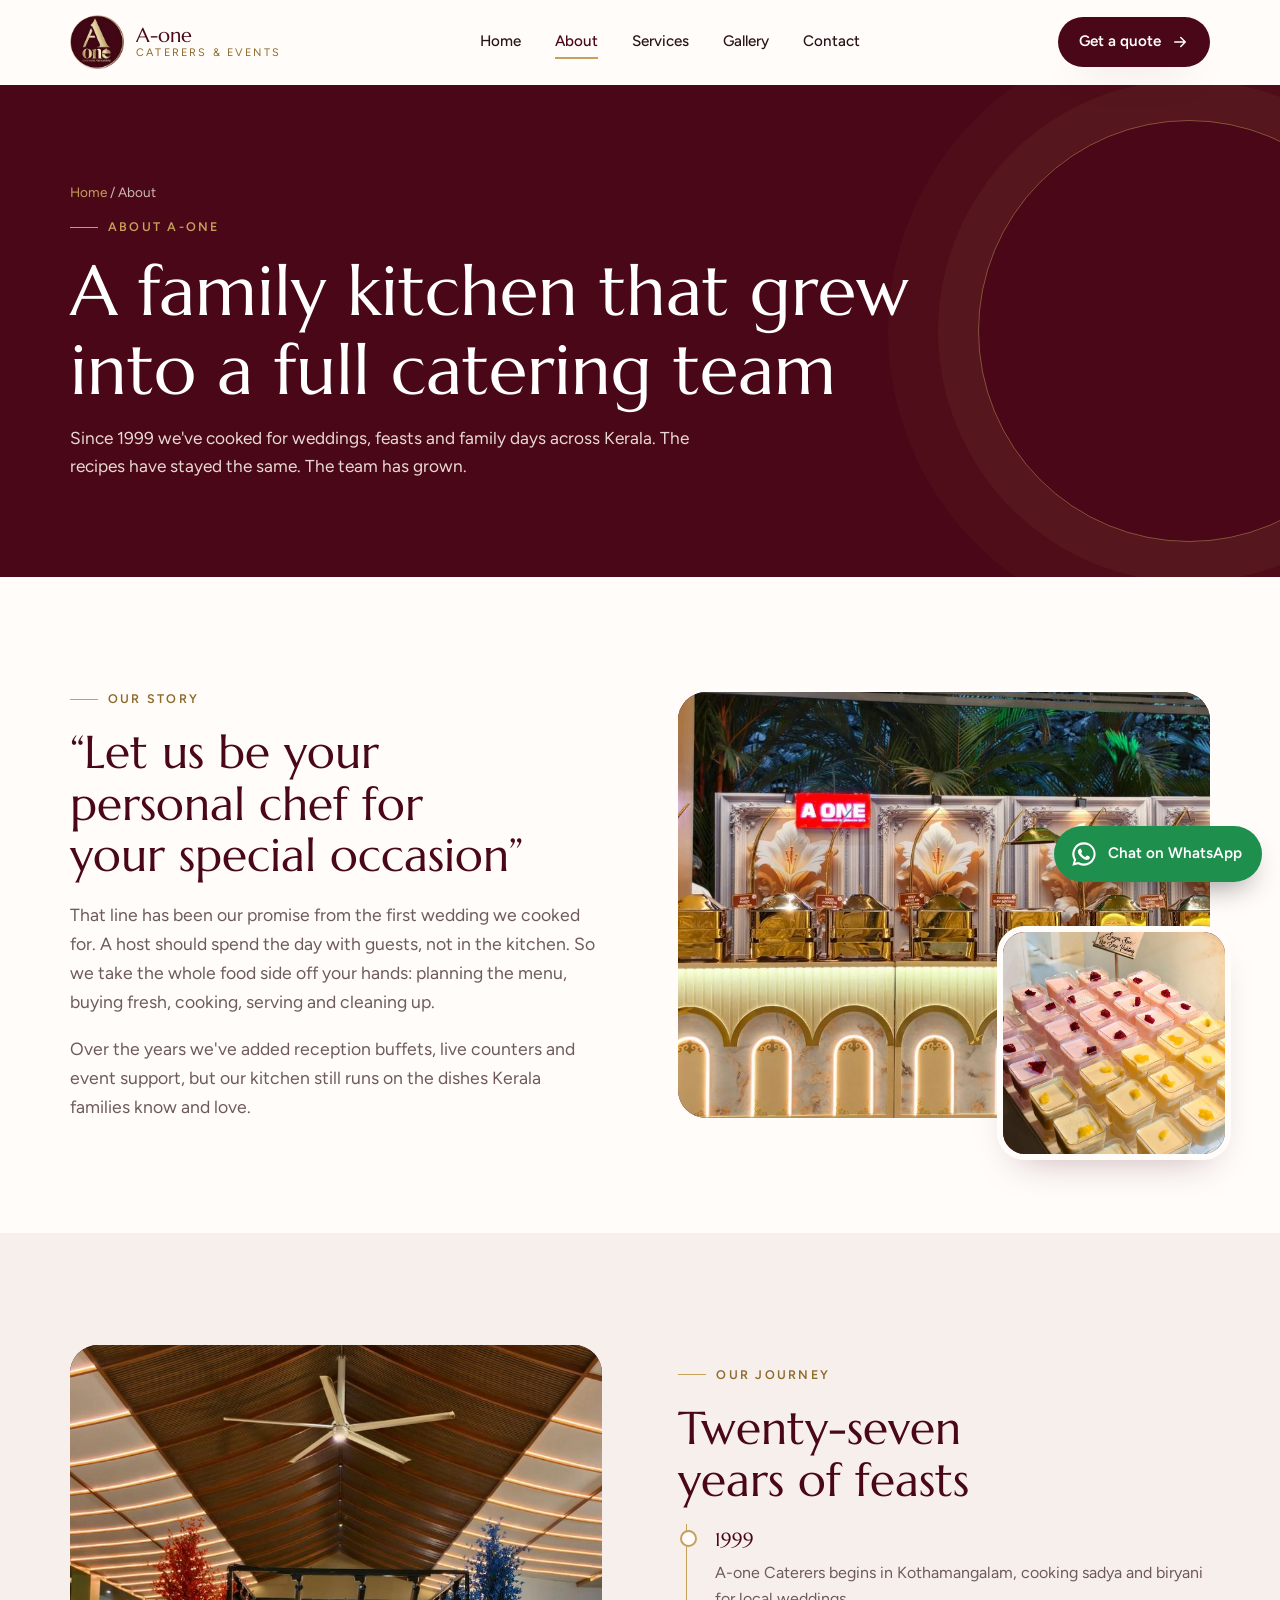
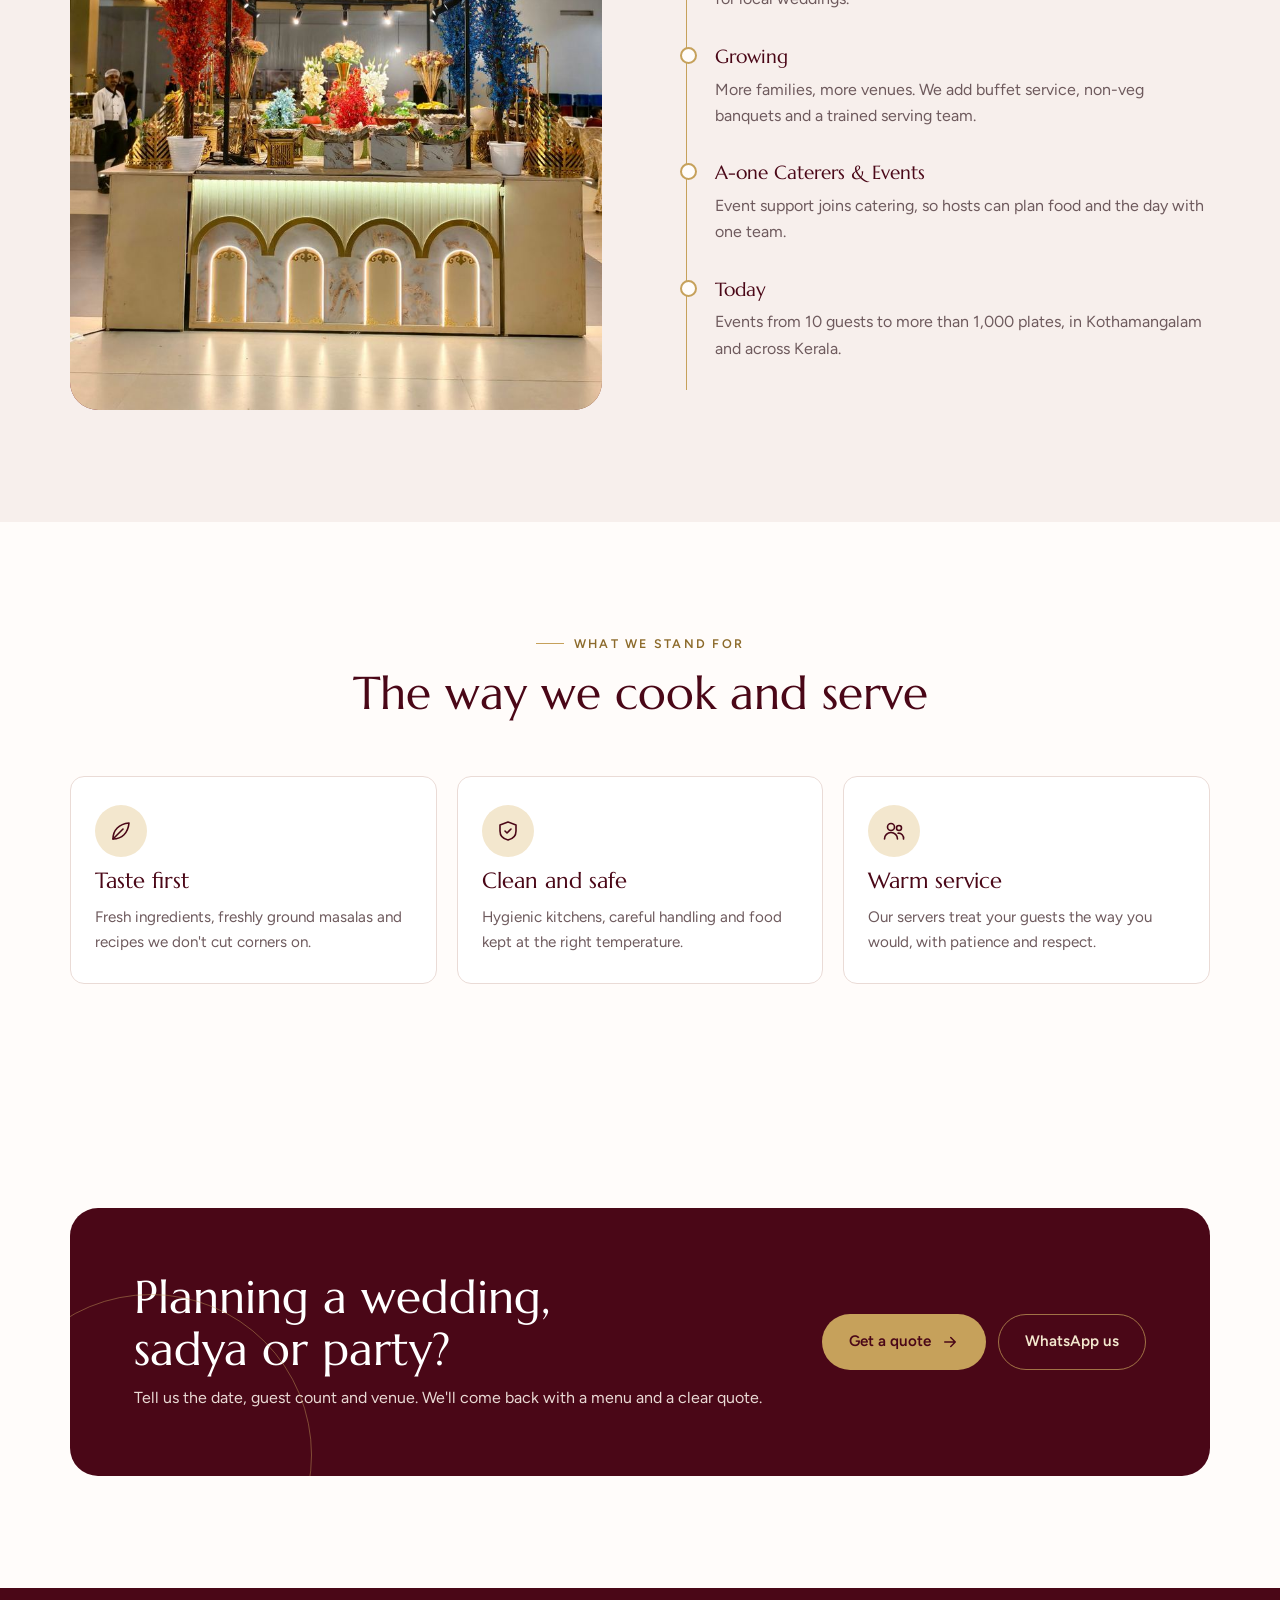
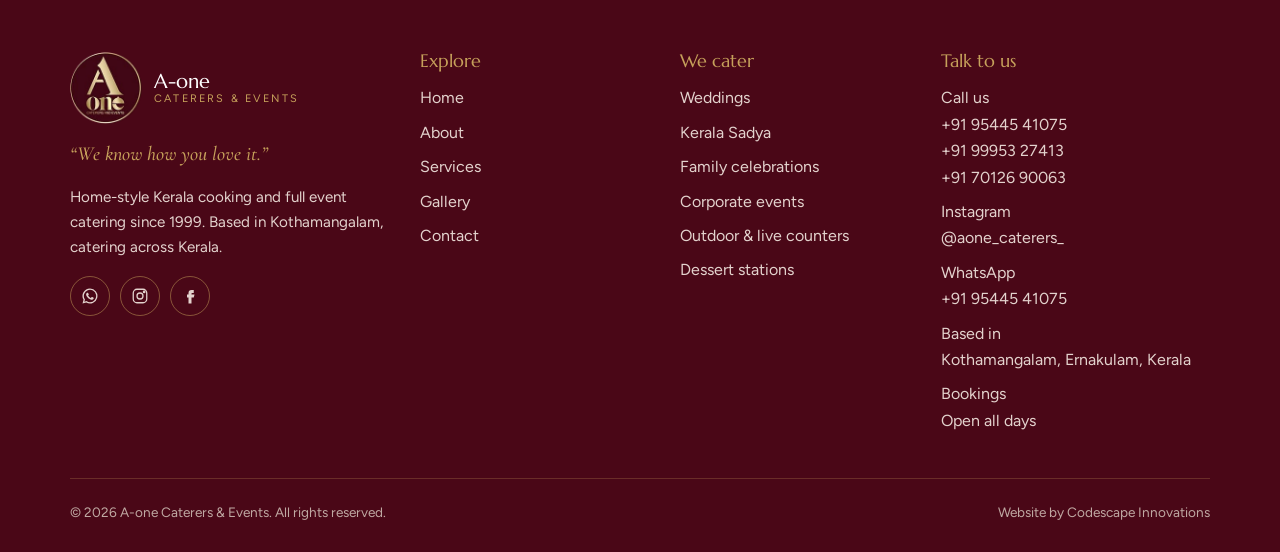
==== commit 8e5c1a09: "Add Instagram profile links and autoplaying reels section Co-Authored-By: Claude Opus 5.5 <noreply@a" ====
--- a/about.html
+++ b/about.html
@@ -83,14 +83,14 @@
         <p>Home-style Kerala cooking and full event catering since 1999. Based in Kothamangalam, catering across Kerala.</p>
         <div class="social">
           <a href="https://wa.me/919544541075" target="_blank" rel="noopener" aria-label="WhatsApp"><svg viewBox="0 0 24 24" fill="currentColor"><path d="M12 2a10 10 0 0 0-8.6 15.1L2 22l5-1.3A10 10 0 1 0 12 2Zm0 18.2a8.2 8.2 0 0 1-4.2-1.2l-.3-.2-3 .8.8-2.9-.2-.3A8.2 8.2 0 1 1 12 20.2Zm4.5-6.1c-.2-.1-1.5-.7-1.7-.8s-.4-.1-.6.1-.7.8-.8 1-.3.2-.5.1a6.7 6.7 0 0 1-3.3-2.9c-.3-.4.2-.4.7-1.4a.5.5 0 0 0 0-.4l-.8-1.8c-.2-.5-.4-.4-.6-.4h-.5a.9.9 0 0 0-.7.3 2.8 2.8 0 0 0-.9 2.1 4.9 4.9 0 0 0 1 2.6 11.2 11.2 0 0 0 4.3 3.8c1.6.7 2.2.7 3 .6a2.6 2.6 0 0 0 1.7-1.2 2.1 2.1 0 0 0 .1-1.2c0-.2-.2-.3-.4-.4Z"/></svg></a>
-          <a href="#" aria-label="Instagram"><svg viewBox="0 0 24 24" fill="none" stroke="currentColor" stroke-width="1.7"><rect x="3" y="3" width="18" height="18" rx="5"/><circle cx="12" cy="12" r="4"/><circle cx="17.5" cy="6.5" r="1" fill="currentColor"/></svg></a>
+          <a href="https://www.instagram.com/aone_caterers_/" target="_blank" rel="noopener" aria-label="Instagram @aone_caterers_"><svg viewBox="0 0 24 24" fill="none" stroke="currentColor" stroke-width="1.7"><rect x="3" y="3" width="18" height="18" rx="5"/><circle cx="12" cy="12" r="4"/><circle cx="17.5" cy="6.5" r="1" fill="currentColor"/></svg></a>
           <a href="#" aria-label="Facebook"><svg viewBox="0 0 24 24" fill="currentColor"><path d="M14 8h3V4h-3a4 4 0 0 0-4 4v2H8v4h2v8h4v-8h3l1-4h-4V8.5a.5.5 0 0 1 .5-.5Z"/></svg></a>
         </div>
       </div>
       <div><h4>Explore</h4><ul><li><a href="index.html">Home</a></li><li><a href="about.html">About</a></li><li><a href="services.html">Services</a></li><li><a href="gallery.html">Gallery</a></li><li><a href="contact.html">Contact</a></li></ul></div>
       <div><h4>We cater</h4><ul><li><a href="services.html#weddings">Weddings</a></li><li><a href="services.html#sadya">Kerala Sadya</a></li><li><a href="services.html#celebrations">Family celebrations</a></li><li><a href="services.html#corporate">Corporate events</a></li><li><a href="services.html#outdoor">Outdoor &amp; live counters</a></li><li><a href="services.html#desserts">Dessert stations</a></li></ul></div>
       <div><h4>Talk to us</h4><ul>
-        <li><span>Call us</span><br><a href="tel:+919544541075">+91 95445 41075</a><br><a href="tel:+919995327413">+91 99953 27413</a><br><a href="tel:+917012690063">+91 70126 90063</a></li><li><span>WhatsApp</span><br><a href="https://wa.me/919544541075" target="_blank" rel="noopener">+91 95445 41075</a></li>
+        <li><span>Call us</span><br><a href="tel:+919544541075">+91 95445 41075</a><br><a href="tel:+919995327413">+91 99953 27413</a><br><a href="tel:+917012690063">+91 70126 90063</a></li><li><span>Instagram</span><br><a href="https://www.instagram.com/aone_caterers_/" target="_blank" rel="noopener">@aone_caterers_</a></li><li><span>WhatsApp</span><br><a href="https://wa.me/919544541075" target="_blank" rel="noopener">+91 95445 41075</a></li>
         <li><span>Based in</span><br>Kothamangalam, Ernakulam, Kerala</li>
         <li><span>Bookings</span><br>Open all days</li>
       </ul></div>
--- a/assets/css/style.css
+++ b/assets/css/style.css
@@ -321,3 +321,32 @@
 @keyframes waPulse{0%{box-shadow:0 0 0 0 rgba(31,143,78,.5)}70%{box-shadow:0 0 0 16px rgba(31,143,78,0)}100%{box-shadow:0 0 0 0 rgba(31,143,78,0)}}
 .info-item .phones{display:grid;gap:2px}
 .info-item .phones a{user-select:all}
+
+/* Instagram reels */
+.reels-head{display:flex;flex-wrap:wrap;align-items:flex-end;justify-content:space-between;gap:20px;margin-bottom:clamp(28px,4vw,44px)}
+.reels-head .head{margin:0}
+.ig-btn svg{width:18px;height:18px}
+.reels{display:grid;grid-template-columns:repeat(4,1fr);gap:18px}
+@media (max-width:1000px){.reels{grid-template-columns:repeat(2,1fr)}}
+@media (max-width:520px){.reels{display:flex;overflow-x:auto;scroll-snap-type:x mandatory;gap:14px;margin-inline:calc(-1 * max(20px,env(safe-area-inset-left,0px)));padding-inline:max(20px,env(safe-area-inset-left,0px));scrollbar-width:none}.reels::-webkit-scrollbar{display:none}.reel{flex:0 0 72%;scroll-snap-align:center}}
+.reel{display:grid;gap:10px;min-width:0}
+.reel-frame{position:relative;aspect-ratio:9/16;border-radius:var(--r-lg);overflow:hidden;background:linear-gradient(135deg,var(--maroon),var(--maroon-2));box-shadow:var(--shadow);max-width:100%}
+.reel-frame video,.reel-frame img{width:100%;height:100%;object-fit:cover;display:block}
+.reel-frame::after{content:"";position:absolute;inset:auto 0 0;height:30%;background:linear-gradient(transparent,rgba(30,8,12,.45));pointer-events:none}
+.reel-sound{position:absolute;left:12px;bottom:12px;z-index:2;display:inline-flex;align-items:center;gap:8px;border:0;border-radius:999px;padding:8px 14px 8px 10px;background:rgba(30,8,12,.62);color:#fff;font:600 .8rem var(--f-body);cursor:pointer;backdrop-filter:blur(6px);-webkit-backdrop-filter:blur(6px);transition:background .25s}
+.reel-sound:hover{background:var(--maroon)}
+.reel-sound svg{width:18px;height:18px}
+.reel-sound .i-on{display:none}
+.reel-sound[aria-pressed="true"] .i-on{display:block}
+.reel-sound[aria-pressed="true"] .i-off{display:none}
+.reel-sound[aria-pressed="true"] span{display:none}
+.reel-sound[aria-pressed="true"]{padding:8px 10px}
+.reel-play{position:absolute;inset:50% auto auto 50%;translate:-50% -50%;z-index:2;width:60px;height:60px;border-radius:50%;border:1px solid rgba(255,255,255,.6);background:rgba(30,8,12,.5);color:#fff;font-size:1.2rem;display:grid;place-items:center;cursor:pointer;opacity:0;pointer-events:none;transition:opacity .3s}
+.reel.paused .reel-play,.reel-play.static{opacity:1;pointer-events:auto}
+.reel-play.static{pointer-events:none}
+.reel.no-video .reel-frame img{transition:transform .9s var(--ease)}
+.reel.no-video:hover .reel-frame img{transform:scale(1.05)}
+.reel-foot{display:flex;align-items:center;gap:8px;text-decoration:none;color:var(--ink);font-size:.9rem;font-weight:600}
+.reel-foot svg{width:18px;height:18px;color:var(--gold-deep);flex:none}
+.reel-foot em{margin-left:auto;font-style:normal;font-weight:500;color:var(--gold-deep);font-size:.82rem}
+.reel-foot:hover em{text-decoration:underline}
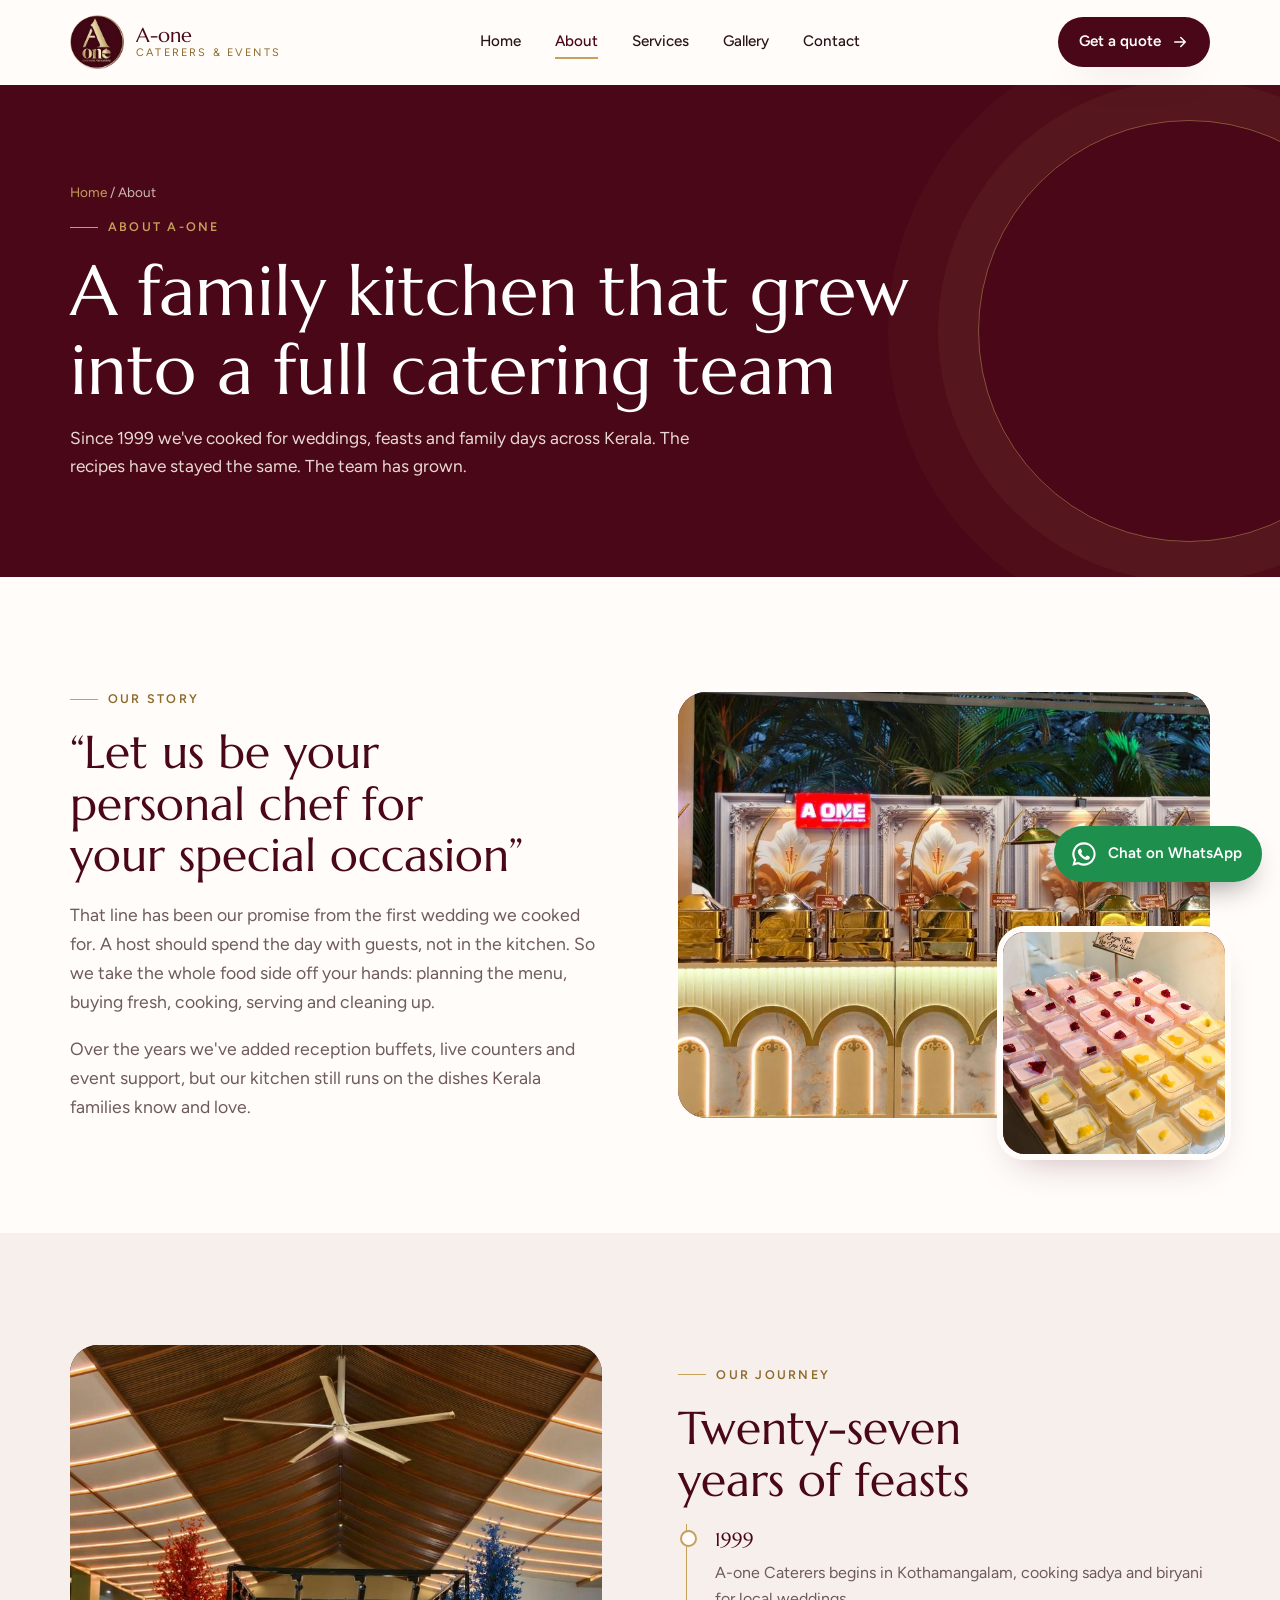
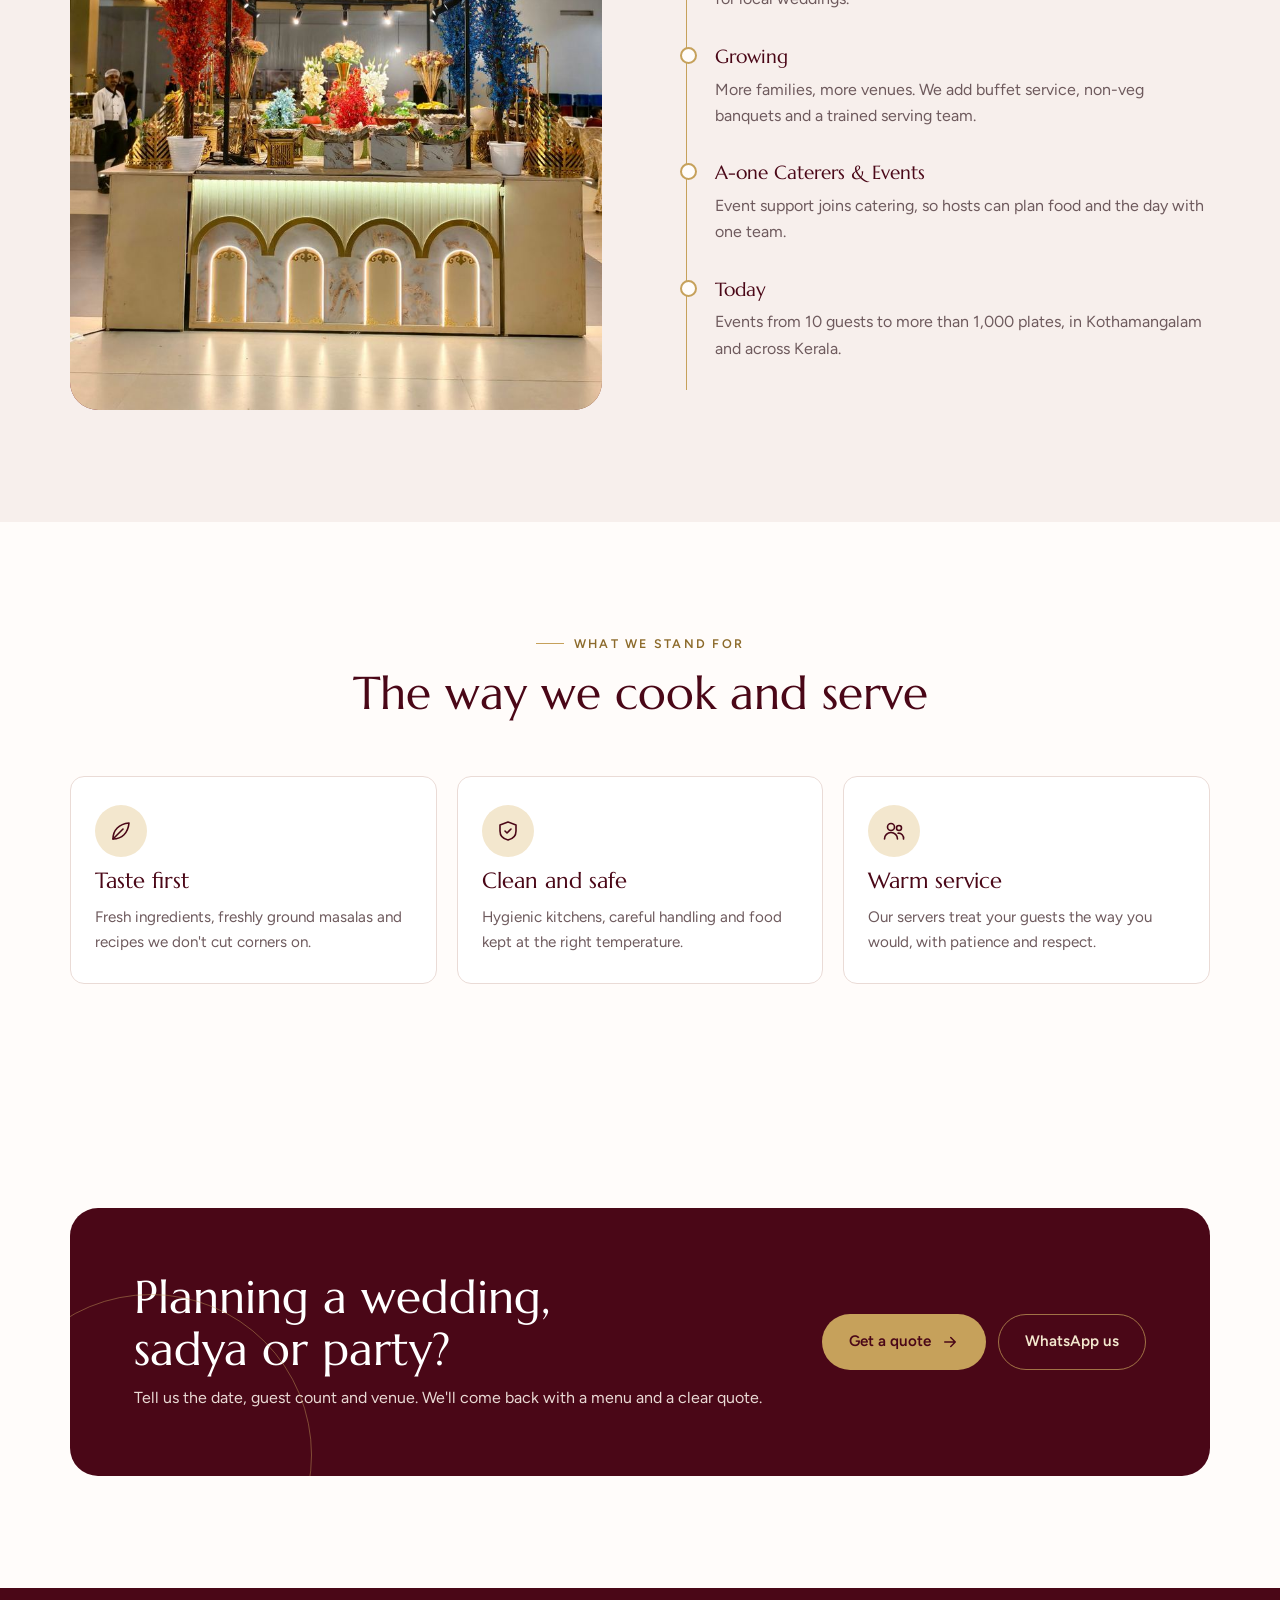
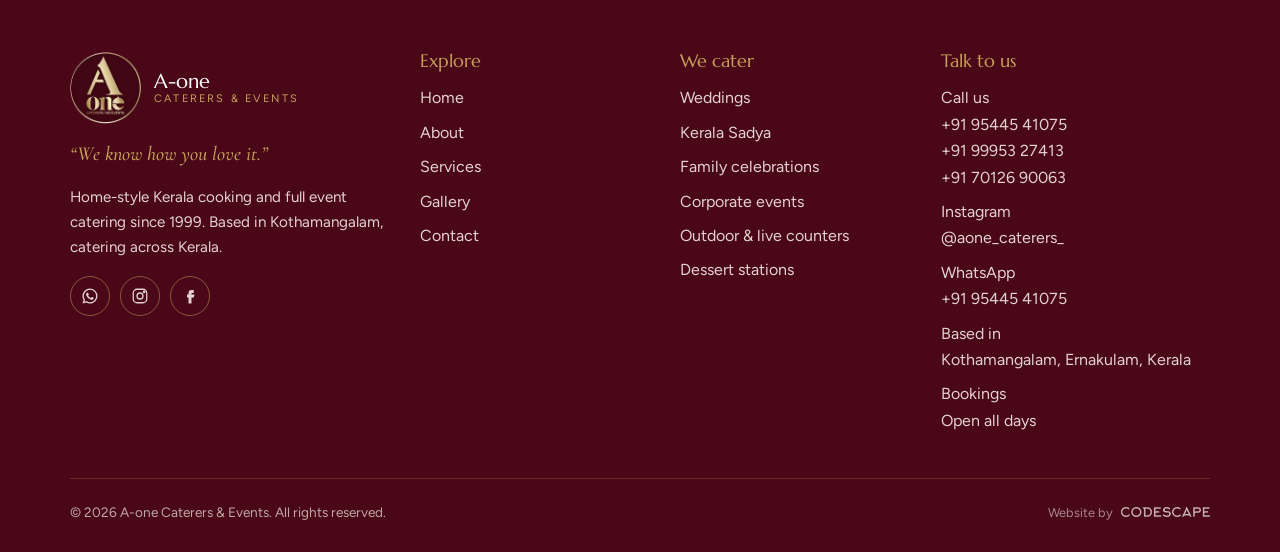
==== commit a71f532c: "Footer: Codescape wordmark credit linking to thecodescape.in Co-Authored-By: Claude Opus 5.5 <norepl" ====
--- a/about.html
+++ b/about.html
@@ -95,7 +95,7 @@
         <li><span>Bookings</span><br>Open all days</li>
       </ul></div>
     </div>
-    <div class="copy"><span>© <span data-year>2026</span> A-one Caterers &amp; Events. All rights reserved.</span><span>Website by Codescape Innovations</span></div>
+    <div class="copy"><span>© <span data-year>2026</span> A-one Caterers &amp; Events. All rights reserved.</span><a class="credit" href="https://thecodescape.in/?utm_source=aonecaters&amp;utm_medium=footer" target="_blank" rel="noopener" aria-label="Website by Codescape"><span>Website by</span><img src="assets/img/codescape-wordmark.png" alt="Codescape" width="89" height="10"></a></div>
   </div>
 </footer>
 <a class="wa" href="https://wa.me/919544541075?text=Hi%20A-one%20Caterers%2C%20I%27d%20like%20to%20know%20more%20about%20your%20catering." target="_blank" rel="noopener" aria-label="Chat on WhatsApp"><svg viewBox="0 0 24 24" fill="currentColor"><path d="M12 2a10 10 0 0 0-8.6 15.1L2 22l5-1.3A10 10 0 1 0 12 2Zm0 18.2a8.2 8.2 0 0 1-4.2-1.2l-.3-.2-3 .8.8-2.9-.2-.3A8.2 8.2 0 1 1 12 20.2Zm4.5-6.1c-.2-.1-1.5-.7-1.7-.8s-.4-.1-.6.1-.7.8-.8 1-.3.2-.5.1a6.7 6.7 0 0 1-3.3-2.9c-.3-.4.2-.4.7-1.4a.5.5 0 0 0 0-.4l-.8-1.8c-.2-.5-.4-.4-.6-.4h-.5a.9.9 0 0 0-.7.3 2.8 2.8 0 0 0-.9 2.1 4.9 4.9 0 0 0 1 2.6 11.2 11.2 0 0 0 4.3 3.8c1.6.7 2.2.7 3 .6a2.6 2.6 0 0 0 1.7-1.2 2.1 2.1 0 0 0 .1-1.2c0-.2-.2-.3-.4-.4Z"/></svg><span>Chat on WhatsApp</span></a>
--- a/assets/css/style.css
+++ b/assets/css/style.css
@@ -350,3 +350,27 @@
 .reel-foot svg{width:18px;height:18px;color:var(--gold-deep);flex:none}
 .reel-foot em{margin-left:auto;font-style:normal;font-weight:500;color:var(--gold-deep);font-size:.82rem}
 .reel-foot:hover em{text-decoration:underline}
+
+/* Reels v2: maroon stage band, staggered frames, no captions */
+.reels-band{background:var(--maroon);position:relative;overflow:hidden}
+.reels-band::before{content:"";position:absolute;left:50%;top:-55%;width:900px;max-width:140vw;aspect-ratio:1;translate:-50% 0;border-radius:50%;border:1px solid rgba(198,161,91,.25);box-shadow:0 0 0 60px rgba(198,161,91,.04),0 0 0 140px rgba(198,161,91,.03);pointer-events:none}
+.reels-band .wrap{position:relative}
+.reels-band h2{color:var(--white)}
+.reels-band .eyebrow{color:var(--gold)}
+.reels-band .eyebrow::before{background:var(--gold)}
+.reels-band .lead{color:#E3D2CD}
+.reels{align-items:start}
+@media (min-width:1001px){.reels .reel:nth-child(even){margin-top:48px}}
+.reel-frame{border:1px solid rgba(198,161,91,.55);padding:0;box-shadow:0 30px 60px -30px rgba(0,0,0,.6),0 0 0 6px rgba(198,161,91,.08)}
+.reel-frame::before{content:"";position:absolute;inset:0 0 auto;height:22%;background:linear-gradient(rgba(30,8,12,.4),transparent);pointer-events:none;z-index:1}
+.reel-ig{position:absolute;top:12px;right:12px;z-index:2;width:38px;height:38px;border-radius:50%;display:grid;place-items:center;color:#fff;background:rgba(30,8,12,.45);backdrop-filter:blur(6px);-webkit-backdrop-filter:blur(6px);transition:background .25s,color .25s}
+.reel-ig:hover{background:var(--gold);color:var(--maroon)}
+.reel-ig svg{width:18px;height:18px}
+.reel.playing .reel-frame{border-color:var(--gold)}
+.reels-cta{display:flex;flex-wrap:wrap;align-items:center;justify-content:center;gap:12px 18px;margin-top:clamp(40px,6vw,72px);color:#CDB8B2;font-size:.9rem}
+@media (max-width:520px){.reels-cta{margin-top:28px}}
+
+/* Codescape footer credit */
+.credit{display:inline-flex;align-items:center;gap:8px;text-decoration:none;color:#BFA8A2;font-size:.8rem;opacity:.8;transition:opacity .2s}
+.credit:hover,.credit:focus-visible{opacity:1}
+.credit img{height:10px;width:auto;opacity:.9}
